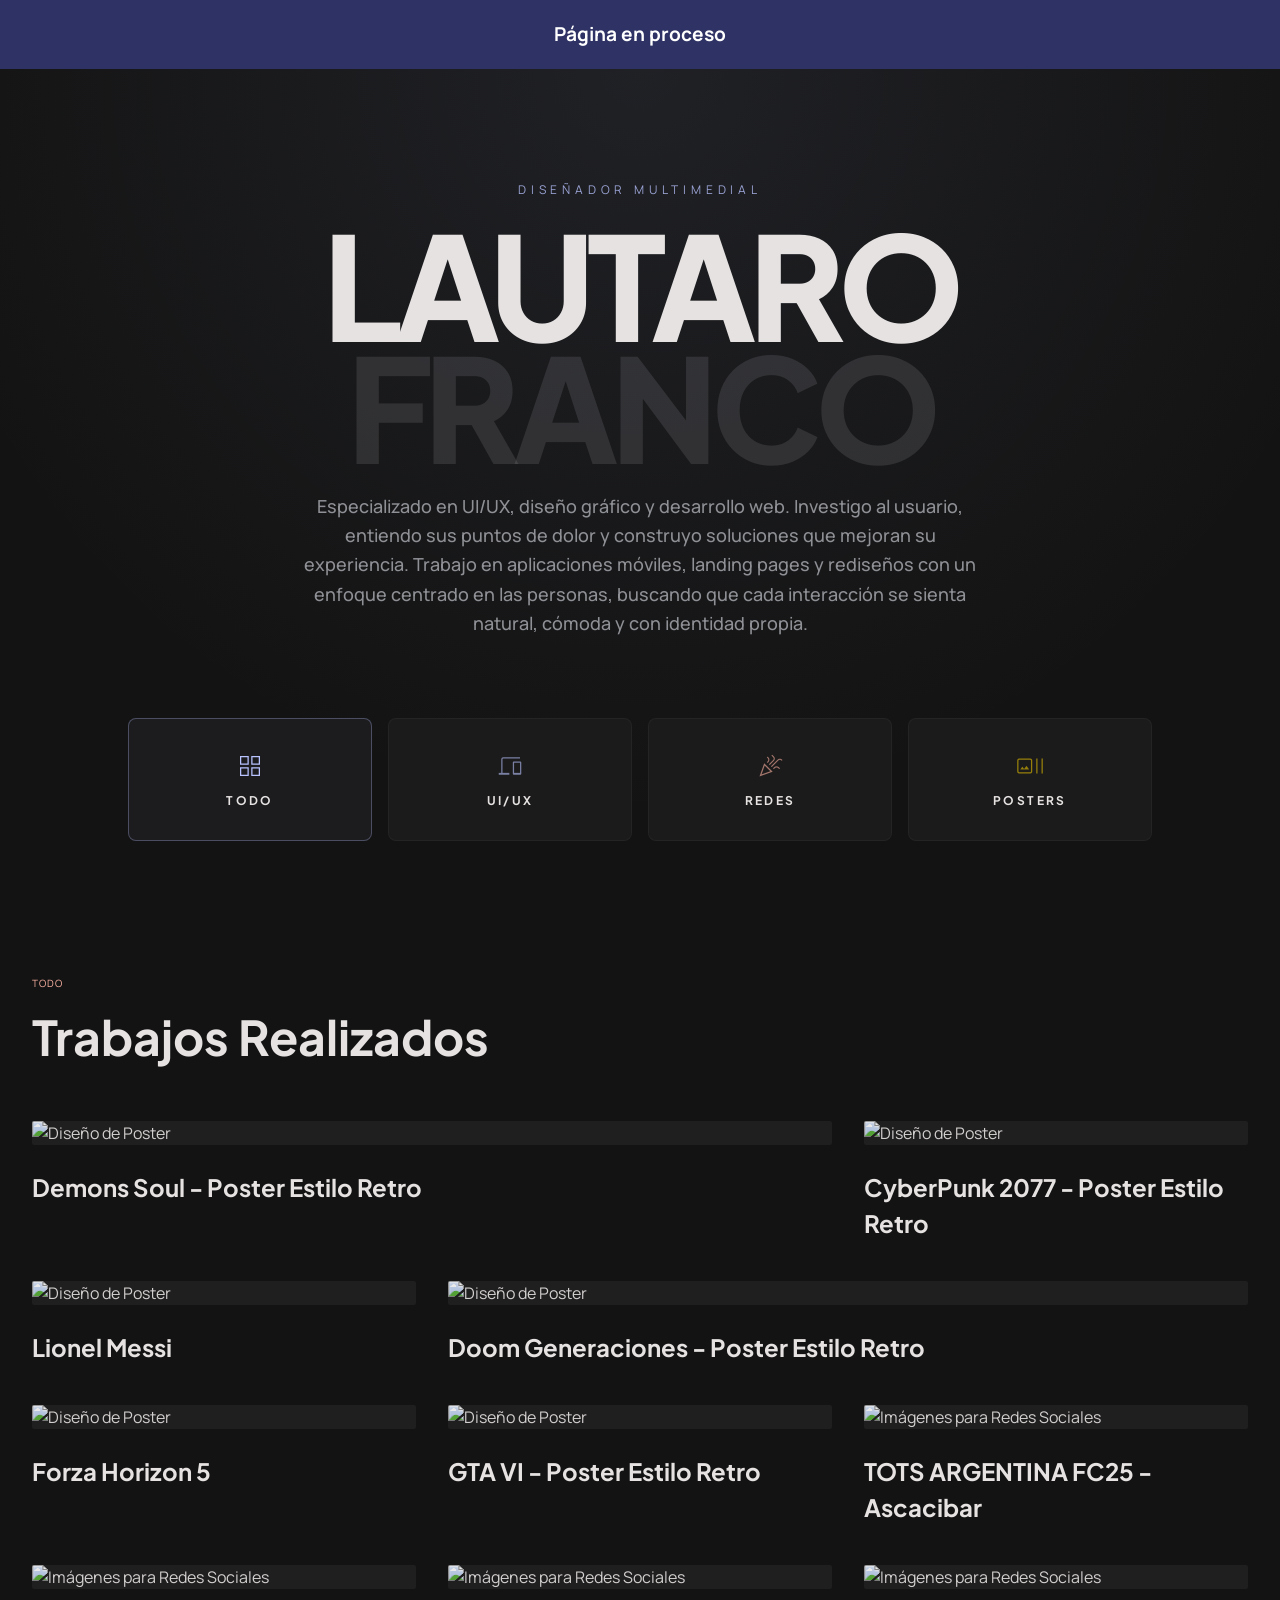
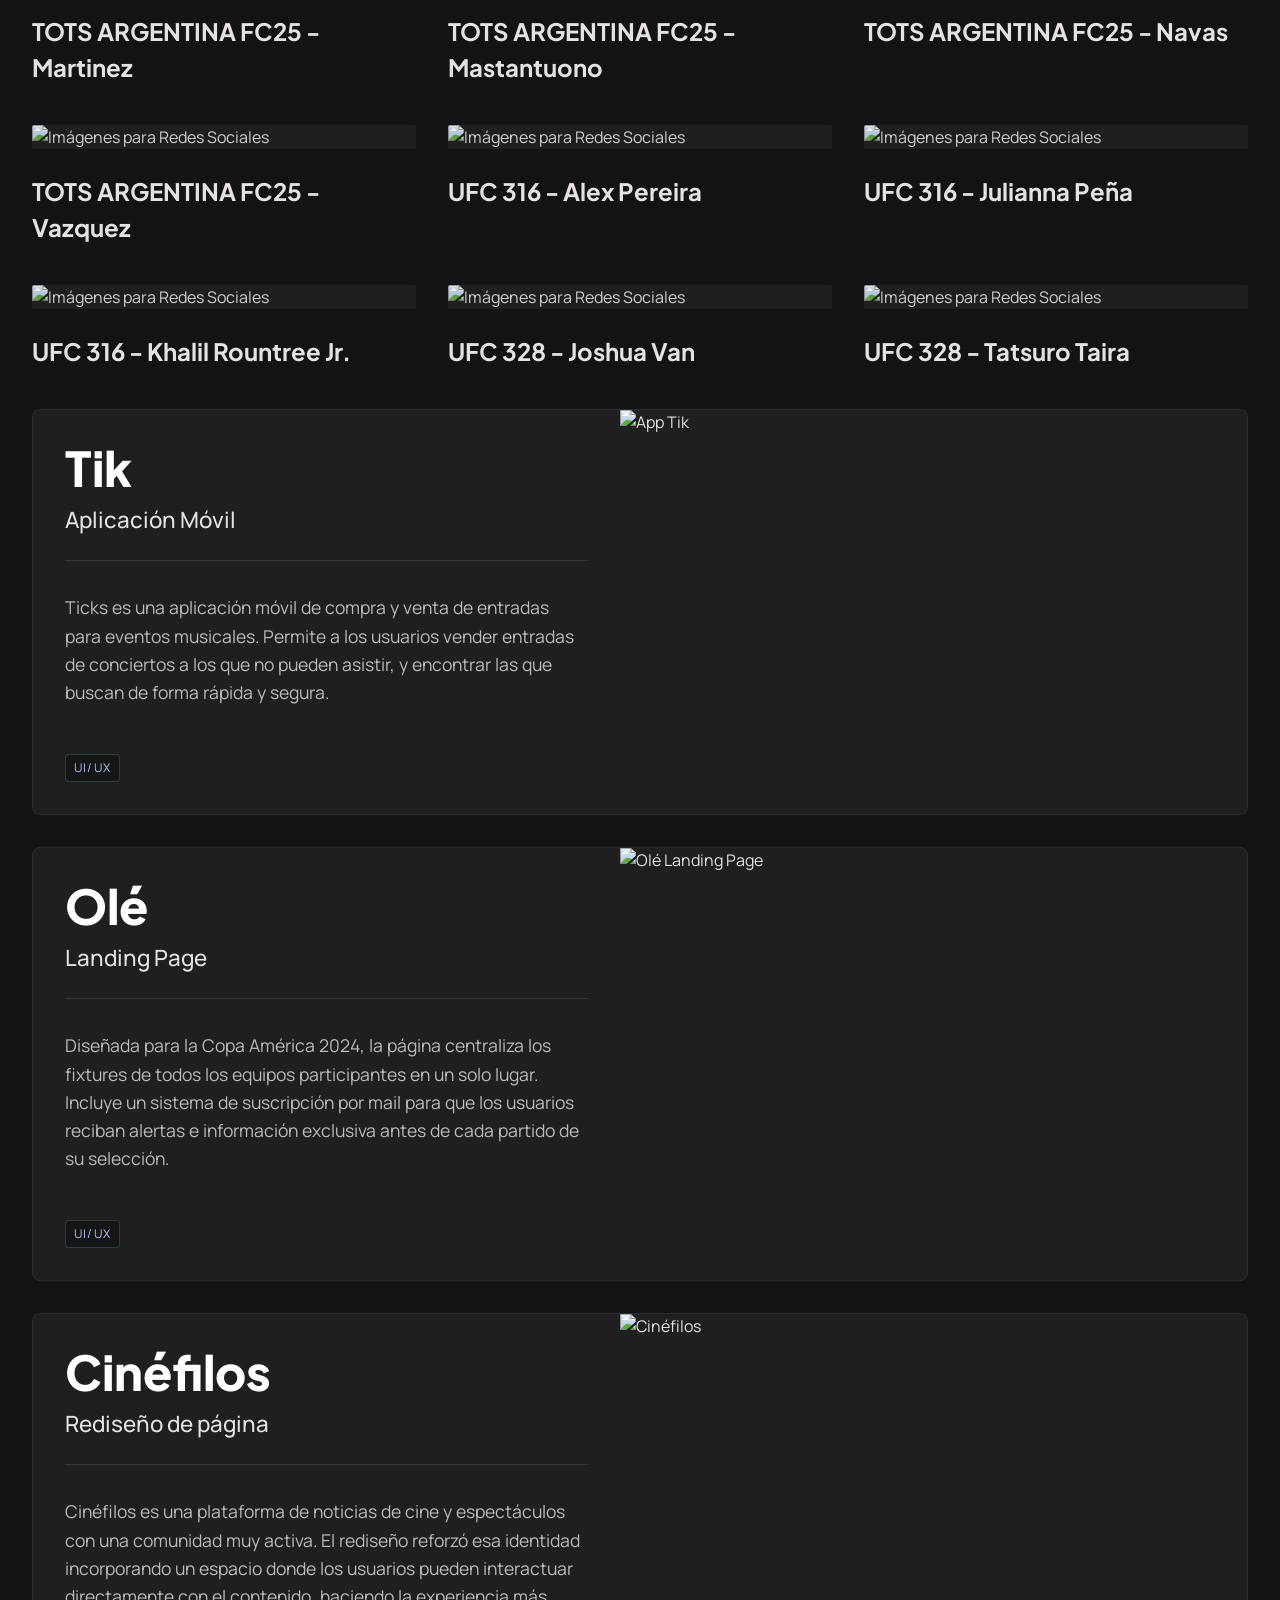
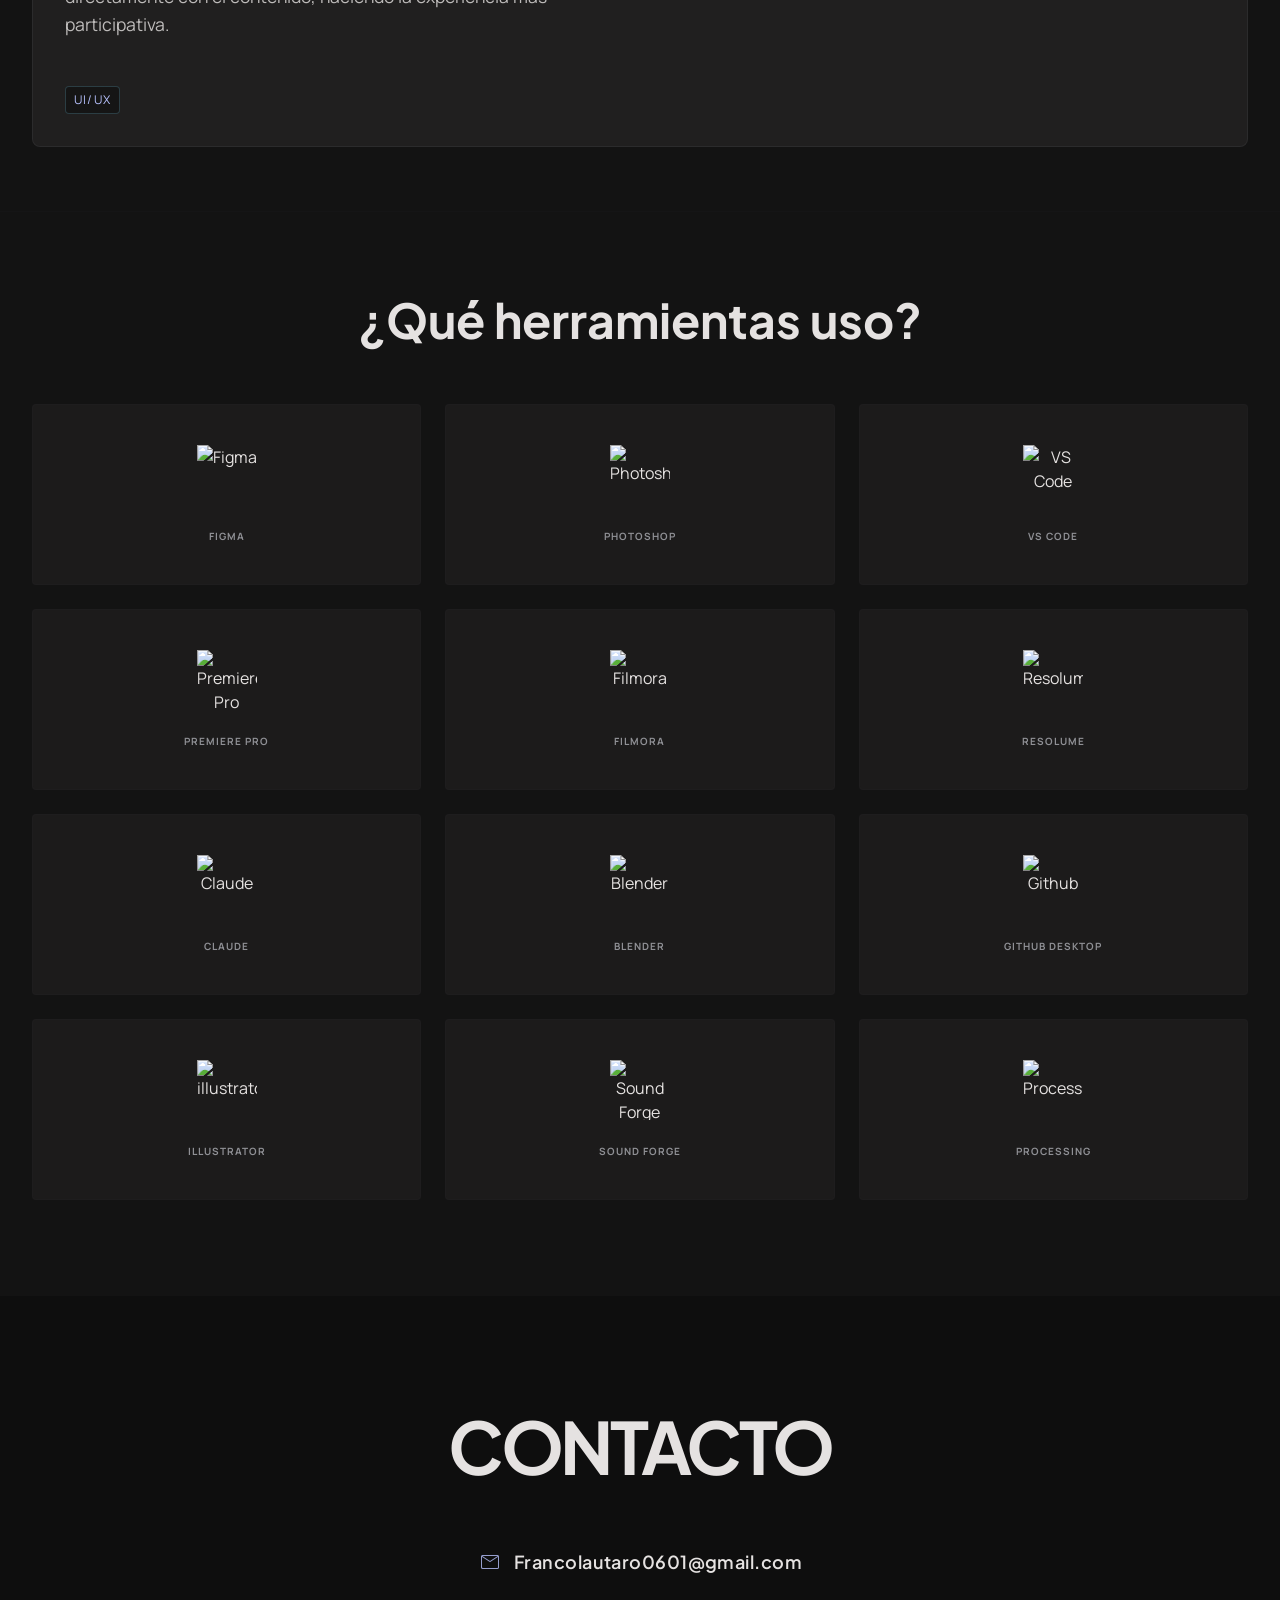
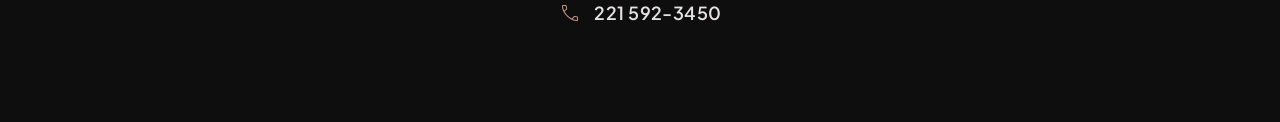
==== index.html @ 5c8c3d4a "Add files via upload" ====
<!DOCTYPE html>
<html lang="es">

<head>
    <meta charset="utf-8" />
    <meta content="width=device-width, initial-scale=1.0" name="viewport" />
    <title>Lautaro Franco | Multimedia</title>

    <link rel="icon" type="image/x-icon" href="img/ico.png">

    <link
        href="https://fonts.googleapis.com/css2?family=Plus+Jakarta+Sans:wght@400;600;700;800&family=Manrope:wght@400;500;700&display=swap"
        rel="stylesheet" />
    <link href="https://fonts.googleapis.com/css2?family=Material+Symbols+Outlined:wght,FILL@100..700,0..1&display=swap"
        rel="stylesheet" />

    <link rel="stylesheet" href="style.css">
</head>

<body>

    <div class="banner-aviso">Página en proceso</div>

    <main class="contenido-principal">
        <div class="contenedor-degradado-inicio">
            <header class="contenedor cabecera-inicio">
                <div class="contenido-inicio revelar">
                    <span class="etiqueta-superior">DISEÑADOR MULTIMEDIAL</span>
                    <h1 class="titulo-principal">LAUTARO<br /><span>FRANCO</span></h1>

                    <p class="contenedor-biografia">
                        Especializado en UI/UX, diseño gráfico y desarrollo web.
                        Investigo al usuario, entiendo sus puntos de dolor y construyo soluciones que mejoran
                        su experiencia. Trabajo en aplicaciones móviles, landing pages y rediseños con un
                        enfoque centrado en las personas, buscando que cada interacción se sienta natural,
                        cómoda y con identidad propia.
                    </p>

                    <div class="grilla-filtros">
                        <button class="boton-filtro filtro-activo" data-filtro="todos">
                            <span class="material-symbols-outlined icono-filtro">grid_view</span>
                            <span class="texto-filtro">TODO</span>
                        </button>
                        <button class="boton-filtro" data-filtro="ui-ux">
                            <span class="material-symbols-outlined icono-filtro">devices</span>
                            <span class="texto-filtro">UI/UX</span>
                        </button>
                        <button class="boton-filtro" data-filtro="redes">
                            <span class="material-symbols-outlined icono-filtro icono-secundario">celebration</span>
                            <span class="texto-filtro">REDES</span>
                        </button>
                        <button class="boton-filtro" data-filtro="posters">
                            <span class="material-symbols-outlined icono-filtro icono-terciario">art_track</span>
                            <span class="texto-filtro">POSTERS</span>
                        </button>
                    </div>
                </div>
            </header>
        </div>

        <section id="galeria-trabajos" class="contenedor seccion-galeria">
            <div class="cabecera-galeria revelar">
                <div>
                    <span id="etiqueta-curaduria" class="etiqueta-galeria">TODO</span>
                    <h2 id="titulo-casos" class="titulo-seccion">Trabajos Realizados</h2>
                </div>
            </div>

            <div id="grilla-galeria" class="grilla-proyectos revelar">

                <!-- POSTERS -->

                <div class="item-proyecto proyecto-grande" data-categoria="posters">
                    <div class="tarjeta-proyecto">
                        <img alt="Diseño de Poster" src="trabajos/posters/demonssoul.png" />
                        <div class="contenedor-etiquetas">
                            <span class="etiqueta etiqueta-terciaria">Posters</span>
                        </div>
                    </div>
                    <h3 class="titulo-proyecto">Demons Soul - Poster Estilo Retro</h3>
                </div>

                <div class="item-proyecto proyecto-pequeno" data-categoria="posters">
                    <div class="tarjeta-proyecto">
                        <img alt="Diseño de Poster" src="trabajos/posters/cyberpunk.png" />
                        <div class="contenedor-etiquetas">
                            <span class="etiqueta etiqueta-terciaria">Posters</span>
                        </div>
                    </div>
                    <h3 class="titulo-proyecto">CyberPunk 2077 - Poster Estilo Retro</h3>
                </div>

                <div class="item-proyecto proyecto-pequeno" data-categoria="posters">
                    <div class="tarjeta-proyecto">
                        <img alt="Diseño de Poster" src="trabajos/posters/messi.png" />
                        <div class="contenedor-etiquetas">
                            <span class="etiqueta etiqueta-terciaria">Posters</span>
                        </div>
                    </div>
                    <h3 class="titulo-proyecto">Lionel Messi</h3>
                </div>

                <div class="item-proyecto proyecto-grande" data-categoria="posters">
                    <div class="tarjeta-proyecto">
                        <img alt="Diseño de Poster" src="trabajos/posters/doom.png" />
                        <div class="contenedor-etiquetas">
                            <span class="etiqueta etiqueta-terciaria">Posters</span>
                        </div>
                    </div>
                    <h3 class="titulo-proyecto">Doom Generaciones - Poster Estilo Retro</h3>
                </div>

                <div class="item-proyecto proyecto-pequeno" data-categoria="posters">
                    <div class="tarjeta-proyecto">
                        <img alt="Diseño de Poster" src="trabajos/posters/forza.png" />
                        <div class="contenedor-etiquetas">
                            <span class="etiqueta etiqueta-terciaria">Posters</span>
                        </div>
                    </div>
                    <h3 class="titulo-proyecto">Forza Horizon 5</h3>
                </div>

                <div class="item-proyecto proyecto-pequeno" data-categoria="posters">
                    <div class="tarjeta-proyecto">
                        <img alt="Diseño de Poster" src="trabajos/posters/gta6.png" />
                        <div class="contenedor-etiquetas">
                            <span class="etiqueta etiqueta-terciaria">Posters</span>
                        </div>
                    </div>
                    <h3 class="titulo-proyecto">GTA VI - Poster Estilo Retro</h3>
                </div>

                <!-- REDES -->

                <div class="item-proyecto proyecto-pequeno" data-categoria="redes">
                    <div class="tarjeta-proyecto">
                        <img alt="Imágenes para Redes Sociales" src="trabajos/redes/Tots_Ascacibar.png" />
                        <div class="contenedor-etiquetas">
                            <span class="etiqueta etiqueta-secundaria">Redes</span>
                        </div>
                    </div>
                    <h3 class="titulo-proyecto">TOTS ARGENTINA FC25 - Ascacibar</h3>
                </div>

                <div class="item-proyecto proyecto-pequeno" data-categoria="redes">
                    <div class="tarjeta-proyecto">
                        <img alt="Imágenes para Redes Sociales" src="trabajos/redes/Tots_Martinez.png" />
                        <div class="contenedor-etiquetas">
                            <span class="etiqueta etiqueta-secundaria">Redes</span>
                        </div>
                    </div>
                    <h3 class="titulo-proyecto">TOTS ARGENTINA FC25 - Martinez</h3>
                </div>

                <div class="item-proyecto proyecto-pequeno" data-categoria="redes">
                    <div class="tarjeta-proyecto">
                        <img alt="Imágenes para Redes Sociales" src="trabajos/redes/Tots_Mastantuono.png" />
                        <div class="contenedor-etiquetas">
                            <span class="etiqueta etiqueta-secundaria">Redes</span>
                        </div>
                    </div>
                    <h3 class="titulo-proyecto">TOTS ARGENTINA FC25 - Mastantuono</h3>
                </div>

                <div class="item-proyecto proyecto-pequeno" data-categoria="redes">
                    <div class="tarjeta-proyecto">
                        <img alt="Imágenes para Redes Sociales" src="trabajos/redes/Tots_Navas.png" />
                        <div class="contenedor-etiquetas">
                            <span class="etiqueta etiqueta-secundaria">Redes</span>
                        </div>
                    </div>
                    <h3 class="titulo-proyecto">TOTS ARGENTINA FC25 - Navas</h3>
                </div>

                <div class="item-proyecto proyecto-pequeno" data-categoria="redes">
                    <div class="tarjeta-proyecto">
                        <img alt="Imágenes para Redes Sociales" src="trabajos/redes/Tots_Vazquez.png" />
                        <div class="contenedor-etiquetas">
                            <span class="etiqueta etiqueta-secundaria">Redes</span>
                        </div>
                    </div>
                    <h3 class="titulo-proyecto">TOTS ARGENTINA FC25 - Vazquez</h3>
                </div>

                <div class="item-proyecto proyecto-pequeno" data-categoria="redes">
                    <div class="tarjeta-proyecto">
                        <img alt="Imágenes para Redes Sociales" src="trabajos/redes/Alex Pereira.png" />
                        <div class="contenedor-etiquetas">
                            <span class="etiqueta etiqueta-secundaria">Redes</span>
                        </div>
                    </div>
                    <h3 class="titulo-proyecto">UFC 316 - Alex Pereira</h3>
                </div>

                <div class="item-proyecto proyecto-pequeno" data-categoria="redes">
                    <div class="tarjeta-proyecto">
                        <img alt="Imágenes para Redes Sociales" src="trabajos/redes/Julianna Peña.png" />
                        <div class="contenedor-etiquetas">
                            <span class="etiqueta etiqueta-secundaria">Redes</span>
                        </div>
                    </div>
                    <h3 class="titulo-proyecto">UFC 316 - Julianna Peña</h3>
                </div>

                <div class="item-proyecto proyecto-pequeno" data-categoria="redes">
                    <div class="tarjeta-proyecto">
                        <img alt="Imágenes para Redes Sociales" src="trabajos/redes/Khalil.png" />
                        <div class="contenedor-etiquetas">
                            <span class="etiqueta etiqueta-secundaria">Redes</span>
                        </div>
                    </div>
                    <h3 class="titulo-proyecto">UFC 316 - Khalil Rountree Jr.</h3>
                </div>

                <div class="item-proyecto proyecto-pequeno" data-categoria="redes">
                    <div class="tarjeta-proyecto">
                        <img alt="Imágenes para Redes Sociales" src="trabajos/redes/Joshua Van.png" />
                        <div class="contenedor-etiquetas">
                            <span class="etiqueta etiqueta-secundaria">Redes</span>
                        </div>
                    </div>
                    <h3 class="titulo-proyecto">UFC 328 - Joshua Van</h3>
                </div>

                <div class="item-proyecto proyecto-pequeno" data-categoria="redes">
                    <div class="tarjeta-proyecto">
                        <img alt="Imágenes para Redes Sociales" src="trabajos/redes/Taira.png" />
                        <div class="contenedor-etiquetas">
                            <span class="etiqueta etiqueta-secundaria">Redes</span>
                        </div>
                    </div>
                    <h3 class="titulo-proyecto">UFC 328 - Tatsuro Taira</h3>
                </div>

                <!-- UI/UX -->
                <div class="item-proyecto proyecto-fila" data-categoria="ui-ux">

                    <a href="tik.html" class="tarjeta-horizontal">

                        <!-- Mitad Izquierda: Información -->
                        <div class="info-horizontal">
                            <h3 class="titulo-horizontal">Tik</h3>
                            <h4 class="subtitulo-horizontal">Aplicación Móvil</h4>

                            <div class="linea-divisoria"></div>

                            <p class="descripcion-horizontal">Ticks es una aplicación móvil de compra y venta de
                                entradas para eventos musicales.
                                Permite a los usuarios vender entradas de conciertos a los que no pueden asistir,
                                y encontrar las que buscan de forma rápida y segura.</p>

                            <span class="etiqueta etiqueta-primaria">UI/UX</span>
                        </div>

                        <!-- Mitad Derecha: Imagen -->
                        <div class="imagen-horizontal">
                            <img alt="App Tik" src="mockups/App Entradas/mockup_app.png" />
                        </div>

                    </a> <!-- Cierre de la etiqueta <a> -->

                </div>

                <div class="item-proyecto proyecto-fila" data-categoria="ui-ux">

                    <a href="ole.html" class="tarjeta-horizontal">

                        <!-- Mitad Izquierda: Información -->
                        <div class="info-horizontal">
                            <h3 class="titulo-horizontal">Olé</h3>
                            <h4 class="subtitulo-horizontal">Landing Page</h4>

                            <div class="linea-divisoria"></div>

                            <p class="descripcion-horizontal">Diseñada para la Copa América 2024, la página centraliza
                                los fixtures de todos los
                                equipos participantes en un solo lugar. Incluye un sistema de suscripción por mail
                                para que los usuarios reciban alertas e información exclusiva antes de cada partido
                                de su selección.</p>

                            <span class="etiqueta etiqueta-primaria">UI/UX</span>
                        </div>

                        <!-- Mitad Derecha: Imagen -->
                        <div class="imagen-horizontal">
                            <img alt="Olé Landing Page" src="mockups/Ole/ole.png" />
                        </div>

                    </a> <!-- Cierre de la etiqueta <a> -->

                </div>

                <div class="item-proyecto proyecto-fila" data-categoria="ui-ux">

                    <a href="cinefilos.html" class="tarjeta-horizontal">

                        <!-- Mitad Izquierda: Información -->
                        <div class="info-horizontal">
                            <h3 class="titulo-horizontal">Cinéfilos</h3>
                            <h4 class="subtitulo-horizontal">Rediseño de página</h4>

                            <div class="linea-divisoria"></div>

                            <p class="descripcion-horizontal">Cinéfilos es una plataforma de noticias de cine y
                                espectáculos con una comunidad
                                muy activa. El rediseño reforzó esa identidad incorporando un espacio donde los
                                usuarios pueden interactuar directamente con el contenido, haciendo la experiencia
                                más participativa. </p>

                            <span class="etiqueta etiqueta-primaria">UI/UX</span>
                        </div>

                        <!-- Mitad Derecha: Imagen -->
                        <div class="imagen-horizontal">
                            <img alt="Cinéfilos" src="mockups/Cinefilos/cinefilos.png" />
                        </div>

                    </a> <!-- Cierre de la etiqueta <a> -->

                </div>

            </div>
        </section>

        <section class="contenedor seccion-herramientas revelar">
            <div class="cabecera-herramientas">
                <h2 class="titulo-seccion">¿Qué herramientas uso?</h2>
            </div>
            <div class="grilla-herramientas">
                <div class="tarjeta-herramienta">
                    <img src="img/figma.png" alt="Figma" class="imagen-herramienta">
                    <span class="nombre-herramienta">Figma</span>
                </div>
                <div class="tarjeta-herramienta">
                    <img src="img/photoshop.png" alt="Photoshop" class="imagen-herramienta">
                    <span class="nombre-herramienta">Photoshop</span>
                </div>
                <div class="tarjeta-herramienta">
                    <img src="img/vs-code.png" alt="VS Code" class="imagen-herramienta">
                    <span class="nombre-herramienta">VS Code</span>
                </div>
                <div class="tarjeta-herramienta">
                    <img src="img/premiere.png" alt="Premiere Pro" class="imagen-herramienta">
                    <span class="nombre-herramienta">Premiere Pro</span>
                </div>
                <div class="tarjeta-herramienta">
                    <img src="img/filmora.webp" alt="Filmora" class="imagen-herramienta">
                    <span class="nombre-herramienta">Filmora</span>
                </div>
                <div class="tarjeta-herramienta">
                    <img src="img/resolume.svg" alt="Resolume" class="imagen-herramienta">
                    <span class="nombre-herramienta">Resolume</span>
                </div>
                <div class="tarjeta-herramienta">
                    <img src="img/claude.png" alt="Claude" class="imagen-herramienta">
                    <span class="nombre-herramienta">Claude</span>
                </div>
                <div class="tarjeta-herramienta">
                    <img src="img/blender.webp" alt="Blender" class="imagen-herramienta">
                    <span class="nombre-herramienta">Blender</span>
                </div>
                <div class="tarjeta-herramienta">
                    <img src="img/github.png" alt="Github" class="imagen-herramienta">
                    <span class="nombre-herramienta">Github Desktop</span>
                </div>
                <div class="tarjeta-herramienta">
                    <img src="img/illustrator.svg" alt="illustrator" class="imagen-herramienta">
                    <span class="nombre-herramienta">Illustrator</span>
                </div>
                <div class="tarjeta-herramienta">
                    <img src="img/soundforge.webp" alt="Sound Forge" class="imagen-herramienta">
                    <span class="nombre-herramienta">Sound Forge</span>
                </div>
                <div class="tarjeta-herramienta">
                    <img src="img/processing.png" alt="Processing" class="imagen-herramienta">
                    <span class="nombre-herramienta">Processing</span>
                </div>
            </div>
        </section>

        <section class="seccion-contacto revelar">
            <div class="contenedor flex-contacto">
                <h2 class="titulo-contacto">CONTACTO</h2>
                <div class="enlaces-contacto">
                    <a href="#" class="item-contacto">
                        <span class="material-symbols-outlined texto-primario">mail</span>
                        <span>Francolautaro0601@gmail.com</span>
                    </a>
                    <a href="#" class="item-contacto">
                        <span class="material-symbols-outlined texto-secundario">call</span>
                        <span>221 592-3450</span>
                    </a>
                </div>
            </div>
        </section>
    </main>

    <script src="script.js"></script>
    <div id="visor-imagenes" class="visor-oculto">
        <span id="cerrar-visor" class="material-symbols-outlined">close</span>
        <img id="imagen-ampliada" src="" alt="Vista ampliada">
    </div>

    <script src="script.js"></script>
</body>

</html>
---- style.css ----
/* =========================================
   VARIABLES Y REINICIO
   ========================================= */
:root {
    /* Paleta de colores */
    --fondo: #131313;
    --texto-principal: #e5e2e1;
    --primario: #b8c3ff;
    --secundario: #ffb4a4;
    --terciario: #e9c400;
    --fondo-superficie-oscura: #0e0e0e;
    --fondo-superficie-clara: #1c1b1b;
    --fondo-superficie: #201f1f;
    --borde-variante: #45474b;
    --borde: #8f9095;

    /* Tipografía */
    --fuente-titulos: 'Plus Jakarta Sans', sans-serif;
    --fuente-cuerpo: 'Manrope', sans-serif;

    /* Efectos */
    --transicion: all 0.4s cubic-bezier(0.4, 0, 0.2, 1);
}

* {
    margin: 0;
    padding: 0;
    box-sizing: border-box;
}

body {
    background-color: var(--fondo);
    color: var(--texto-principal);
    font-family: var(--fuente-cuerpo);
    line-height: 1.5;
    -webkit-font-smoothing: antialiased;
}

.banner-aviso {
    background-color: #2e3264;
    color: #fff;
    text-align: center;
    padding: 20px;
    font-weight: bold;
    font-size: 1.2rem;
    width: 100%;
    box-sizing: border-box;
}

a {
    text-decoration: none;
    color: inherit;
}

button {
    background: none;
    border: none;
    cursor: pointer;
    font-family: inherit;
}

/* Tipografía global e Iconos */
.material-symbols-outlined {
    font-variation-settings: 'FILL' 0, 'wght' 200, 'GRAD' 0, 'opsz' 24;
    font-size: 24px;
}

.texto-primario {
    color: var(--primario);
}

.texto-secundario {
    color: var(--secundario);
}

.texto-terciario {
    color: var(--terciario);
}

/* Diseño base */
.contenedor {
    max-width: 100rem;
    margin: 0 auto;
    padding: 0 2rem;
}

@media (min-width: 2000px) {
    .contenedor {
        max-width: 120rem;
        margin: 0 auto;
        padding: 0 2rem;
    }
}

.contenido-principal {
    padding-bottom: 0rem;
    width: 100%;
}

/* =========================================
   SECCIÓN DE INICIO
   ========================================= */
.contenedor-degradado-inicio {
    background: radial-gradient(circle at 50% 0%, rgba(184, 195, 255, 0.08) 0%, rgba(19, 19, 19, 0) 75%);
    width: 100%;
    margin-bottom: 8rem;
    padding-top: 7rem;
}

.contenido-inicio {
    display: flex;
    flex-direction: column;
    align-items: center;
    text-align: center;
}

.etiqueta-superior {
    font-family: var(--fuente-cuerpo);
    color: var(--primario);
    letter-spacing: 0.4em;
    text-transform: uppercase;
    font-size: 0.75rem;
    margin-bottom: 1.5rem;
    opacity: 0.8;
}

.titulo-principal {
    font-family: var(--fuente-titulos);
    font-size: 12vw;
    font-weight: 800;
    line-height: 0.85;
    letter-spacing: -0.05em;
    margin-bottom: 1.5rem;
}

@media (min-width: 768px) {
    .titulo-principal {
        font-size: 9rem;
    }
}

.titulo-principal span {
    color: rgba(143, 144, 149, 0.2);
}

.contenedor-biografia {
    max-width: 42rem;
    color: var(--borde);
    font-size: 1.125rem;
    font-weight: 500;
    line-height: 1.625;
    margin-bottom: 5rem;
}

/* Filtros / Pestañas */
.grilla-filtros {
    display: grid;
    grid-template-columns: repeat(2, 1fr);
    gap: 1rem;
    width: 100%;
    max-width: 64rem;
}

@media (min-width: 768px) {
    .grilla-filtros {
        grid-template-columns: repeat(4, 1fr);
    }
}

.boton-filtro {
    display: flex;
    flex-direction: column;
    align-items: center;
    justify-content: center;
    padding: 2rem;
    border: 1px solid rgba(69, 71, 75, 0.2);
    border-radius: 0.5rem;
    background-color: var(--fondo-superficie-clara);
    color: var(--texto-principal);
    transition: var(--transicion);
    position: relative;
}

.boton-filtro:hover {
    border-color: rgba(184, 195, 255, 0.4);
    background-color: var(--fondo-superficie);
}

.icono-filtro {
    font-size: 1.875rem !important;
    color: var(--primario);
    margin-bottom: 0.75rem;
    opacity: 0.6;
    transition: var(--transicion);
}

.icono-secundario {
    color: var(--secundario);
}

.icono-terciario {
    color: var(--terciario);
}

.boton-filtro:hover .icono-filtro,
.boton-filtro.filtro-activo .icono-filtro {
    opacity: 1;
}

.texto-filtro {
    font-family: var(--fuente-titulos);
    font-size: 0.75rem;
    font-weight: 700;
    letter-spacing: 0.2em;
    text-transform: uppercase;
}

.boton-filtro.filtro-activo {
    border-color: rgba(184, 195, 255, 0.3);
    background: rgba(184, 195, 255, 0.05);
}

/* =========================================
   GALERÍA DE PROYECTOS
   ========================================= */
.seccion-galeria {
    margin-bottom: 4rem;
}

.cabecera-galeria {
    margin-bottom: 3rem;
}

.etiqueta-galeria {
    font-family: var(--fuente-cuerpo);
    color: var(--secundario);
    letter-spacing: 0.1em;
    text-transform: uppercase;
    font-size: 10px;
}

.titulo-seccion {
    font-family: var(--fuente-titulos);
    font-size: 3rem;
    font-weight: 700;
    margin-top: 0.5rem;
}

.grilla-proyectos {
    display: grid;
    grid-template-columns: 1fr;
    gap: 2rem;
}

@media (min-width: 768px) {
    .grilla-proyectos {
        grid-template-columns: repeat(12, 1fr);
    }

    .proyecto-grande {
        grid-column: span 8;
    }

    .proyecto-mediano {
        grid-column: span 6;
    }

    .proyecto-pequeno {
        grid-column: span 4;
    }
}

/* =========================================
   TARJETAS HORIZONTALES (ESTILO UI/UX)
   ========================================= */

.proyecto-fila {
    grid-column: 1 / -1;
}

.tarjeta-horizontal {
    display: flex;
    flex-direction: column;
    background-color: var(--fondo-superficie);
    border: 1px solid rgba(69, 71, 75, 0.3);
    border-radius: 0.5rem;
    overflow: hidden;
    position: relative;
    transition: transform 0.4s ease;
}

@media (min-width: 768px) {
    .tarjeta-horizontal {
        flex-direction: row;
    }
}

.info-horizontal {
    flex: 1;
    padding: 2rem 2rem;
    display: flex;
    flex-direction: column;
    justify-content: center;
}

.titulo-horizontal {
    font-family: var(--fuente-titulos);
    font-size: 3rem;
    font-weight: 800;
    color: white;
    line-height: 1.1;
    margin-bottom: 0.5rem;
}

.subtitulo-horizontal {
    font-family: var(--fuente-cuerpo);
    font-size: 1.4rem;
    font-weight: 500;
    color: var(--texto-principal);
    margin-bottom: 1.5rem;
}

.linea-divisoria {
    width: 100%;
    height: 1px;
    background-color: rgba(255, 255, 255, 0.1);
    margin-bottom: 2rem;
}

.descripcion-horizontal {
    color: var(--texto-principal);
    font-size: 1.1rem;
    line-height: 1.6;
    margin-bottom: 3rem;
    opacity: 0.8;
}

/* Estilos de la parte derecha (Imagen) */
.imagen-horizontal {
    flex: 1.2;
    overflow: hidden;
}

.imagen-horizontal img {
    width: 100%;
    height: 100%;
    object-fit: cover;
    transition: transform 0.7s ease;
}

/* ACA TERMINA LA TARJETA UI/UX */

.item-proyecto {
    cursor: pointer;
}

.item-proyecto.oculto {
    display: none;
}

.animar-fade {
    animation: aparecerSutil 0.5s ease forwards;
}

@keyframes aparecerSutil {
    0% {
        opacity: 0;
        transform: translateY(10px) scale(0.98);
    }

    100% {
        opacity: 1;
        transform: translateY(0) scale(1);
    }
}

.tarjeta-proyecto {
    background-color: var(--fondo-superficie);
    border-radius: 0.125rem;
    margin-bottom: 1.5rem;
    overflow: hidden;
    position: relative;
}

.proporcion-16-9 {
    aspect-ratio: 16 / 9;
}

.proporcion-3-4 {
    aspect-ratio: 3 / 4;
}

.proporcion-4-3 {
    aspect-ratio: 4 / 3;
}

.proporcion-21-9 {
    aspect-ratio: 21 / 9;
}

.tarjeta-proyecto img {
    width: 100%;
    height: 100%;
    object-fit: cover;
    opacity: 0.9;
    transition: transform 0.7s ease, opacity 0.4s ease;
}

.item-proyecto:hover img {
    transform: scale(1.05);
    opacity: 1;
}

.contenedor-etiquetas {
    position: absolute;
    bottom: 1.5rem;
    left: 1rem;
    display: flex;
    gap: 0.5rem;
}

.etiqueta {
    background: rgba(19, 19, 19, 0.8);
    backdrop-filter: blur(12px);
    padding: 0.25rem 0.5rem;
    font-size: 10px;
    font-family: var(--fuente-cuerpo);
    text-transform: uppercase;
    letter-spacing: 0.1em;
    border-radius: 0.25rem;
    border: 1px solid transparent;
}

.etiqueta-primaria {
    color: var(--primario);
    border-color: rgba(131, 226, 255, 0.2);
    align-self: flex-start;
    font-size: 12px;
}

.etiqueta-secundaria {
    color: var(--secundario);
    border-color: rgba(255, 180, 164, 0.2);
}

.etiqueta-terciaria {
    color: var(--terciario);
    border-color: rgba(233, 196, 0, 0.2);
}

.titulo-proyecto {
    font-family: var(--fuente-titulos);
    font-size: 1.5rem;
    font-weight: 700;
    margin-bottom: 0.5rem;
}

.descripcion-proyecto {
    color: var(--borde);
    font-size: 0.875rem;
    font-weight: 500;
}

/* =========================================
   CONTACTO
   ========================================= */
.seccion-contacto {
    margin-top: 6rem;
    background-color: var(--fondo-superficie-oscura);
    padding: 6rem 0;
    width: 100%;
}

.flex-contacto {
    display: flex;
    flex-direction: column;
    align-items: center;
    text-align: center;
}

.titulo-contacto {
    font-family: var(--fuente-titulos);
    font-size: 3rem;
    font-weight: 700;
    letter-spacing: -0.05em;
    margin-bottom: 3rem;
}

@media (min-width: 768px) {
    .titulo-contacto {
        font-size: 4.5rem;
    }
}

.enlaces-contacto {
    display: flex;
    flex-direction: column;
    gap: 1.5rem;
    align-items: center;
}

.item-contacto {
    display: flex;
    align-items: center;
    gap: 0.75rem;
    font-family: var(--fuente-titulos);
    font-weight: 600;
    font-size: 1.125rem;
    letter-spacing: 0.025em;
}

.item-contacto span:first-child {
    opacity: 0.8;
    transition: var(--transicion);
}

.item-contacto:hover span:first-child {
    opacity: 1;
}

/* =========================================
   HERRAMIENTAS
   ========================================= */
.seccion-herramientas {
    margin-bottom: 6rem;
    padding-top: 4rem;
    border-top: 1px solid rgba(69, 71, 75, 0.05);
}

.cabecera-herramientas {
    text-align: center;
    margin-bottom: 3rem;
}

.grilla-herramientas {
    display: grid;
    grid-template-columns: repeat(2, 1fr);
    gap: 1.5rem;
}

@media (min-width: 768px) {
    .grilla-herramientas {
        grid-template-columns: repeat(3, 1fr);
    }
}

.tarjeta-herramienta {
    background-color: var(--fondo-superficie-clara);
    border: 1px solid rgba(69, 71, 75, 0.05);
    border-radius: 0.25rem;
    padding: 2.5rem;
    display: flex;
    flex-direction: column;
    align-items: center;
    text-align: center;
    transition: var(--transicion);
}

.imagen-herramienta {
    width: 60px;
    height: 60px;
    object-fit: contain;
    margin-bottom: 1.5rem;
    opacity: 1;
    transition: var(--transicion);
}

.tarjeta-herramienta:hover .imagen-herramienta {
    transform: scale(1.2);
}

.nombre-herramienta {
    font-family: var(--fuente-cuerpo);
    font-size: 10px;
    text-transform: uppercase;
    letter-spacing: 0.1em;
    font-weight: 700;
    color: var(--borde);
    /* Color suave para el texto */
    transition: var(--transicion);
}

@media (max-width: 570px) {

    .titulo-seccion {
        font-size: 2.2rem;
    }
}

.tarjeta-herramienta:hover .nombre-herramienta {
    color: var(--primario);
}

/* =========================================
   PIE DE PÁGINA Y NAVEGACIÓN MÓVIL
   ========================================= */
.pie-de-pagina {
    background-color: #0e0e0e;
    padding: 3rem 0;
    width: 100%;
}

.contenido-pie {
    border-top: 1px solid rgba(69, 71, 75, 0.2);
    padding-top: 3rem;
    text-align: center;
}

@media (min-width: 768px) {
    .contenido-pie {
        text-align: left;
    }
}

/* =========================================
   ANIMACIONES DE SCROLL
   ========================================= */
.revelar {
    opacity: 0;
    transform: translateY(40px);
    transition: opacity 0.8s ease-out, transform 0.8s ease-out;
    will-change: opacity, transform;
}

.revelar.visible {
    opacity: 1;
    transform: translateY(0);
}

/* =========================================
   VISOR DE IMÁGENES (LIGHTBOX)
   ========================================= */
#visor-imagenes {
    position: fixed;
    top: 0;
    left: 0;
    width: 100vw;
    height: 100vh;
    background-color: rgba(14, 14, 14, 0.95);
    backdrop-filter: blur(10px);
    z-index: 1000;
    display: flex;
    justify-content: center;
    align-items: center;
    opacity: 0;
    visibility: hidden;
    transition: opacity 0.4s ease, visibility 0.4s ease;
}

#visor-imagenes.activo {
    opacity: 1;
    visibility: visible;
}

#imagen-ampliada {
    max-width: 90%;
    max-height: 90vh;
    object-fit: contain;
    border-radius: 0.25rem;
    box-shadow: 0 10px 40px rgba(0, 0, 0, 0.8);
    transform: scale(0.95);
    transition: transform 0.4s ease;
}

#visor-imagenes.activo #imagen-ampliada {
    transform: scale(1);
}

#cerrar-visor {
    position: absolute;
    top: 2rem;
    right: 2rem;
    color: var(--texto-principal);
    font-size: 3rem !important;
    cursor: pointer;
    transition: 0.4s;
    z-index: 1010;
}

#cerrar-visor:hover {
    color: var(--primario);
    transform: scale(1.1);
}

.boton-volver {
    position: fixed;
    top: 24px;
    left: 24px;
    display: flex;
    align-items: center;
    justify-content: center;
    text-decoration: none;
    color: inherit;
    opacity: 0.6;
    transition: opacity 0.2s;
}

.boton-volver:hover {
    opacity: 1;
}

.pagina-proceso {
    display: flex;
    flex-direction: column;
    align-items: center;
    justify-content: center;
    text-align: center;
    min-height: 100vh;
    gap: 16px;
    padding: 24px;
}

.texto-proceso {
    opacity: 0.6;
}
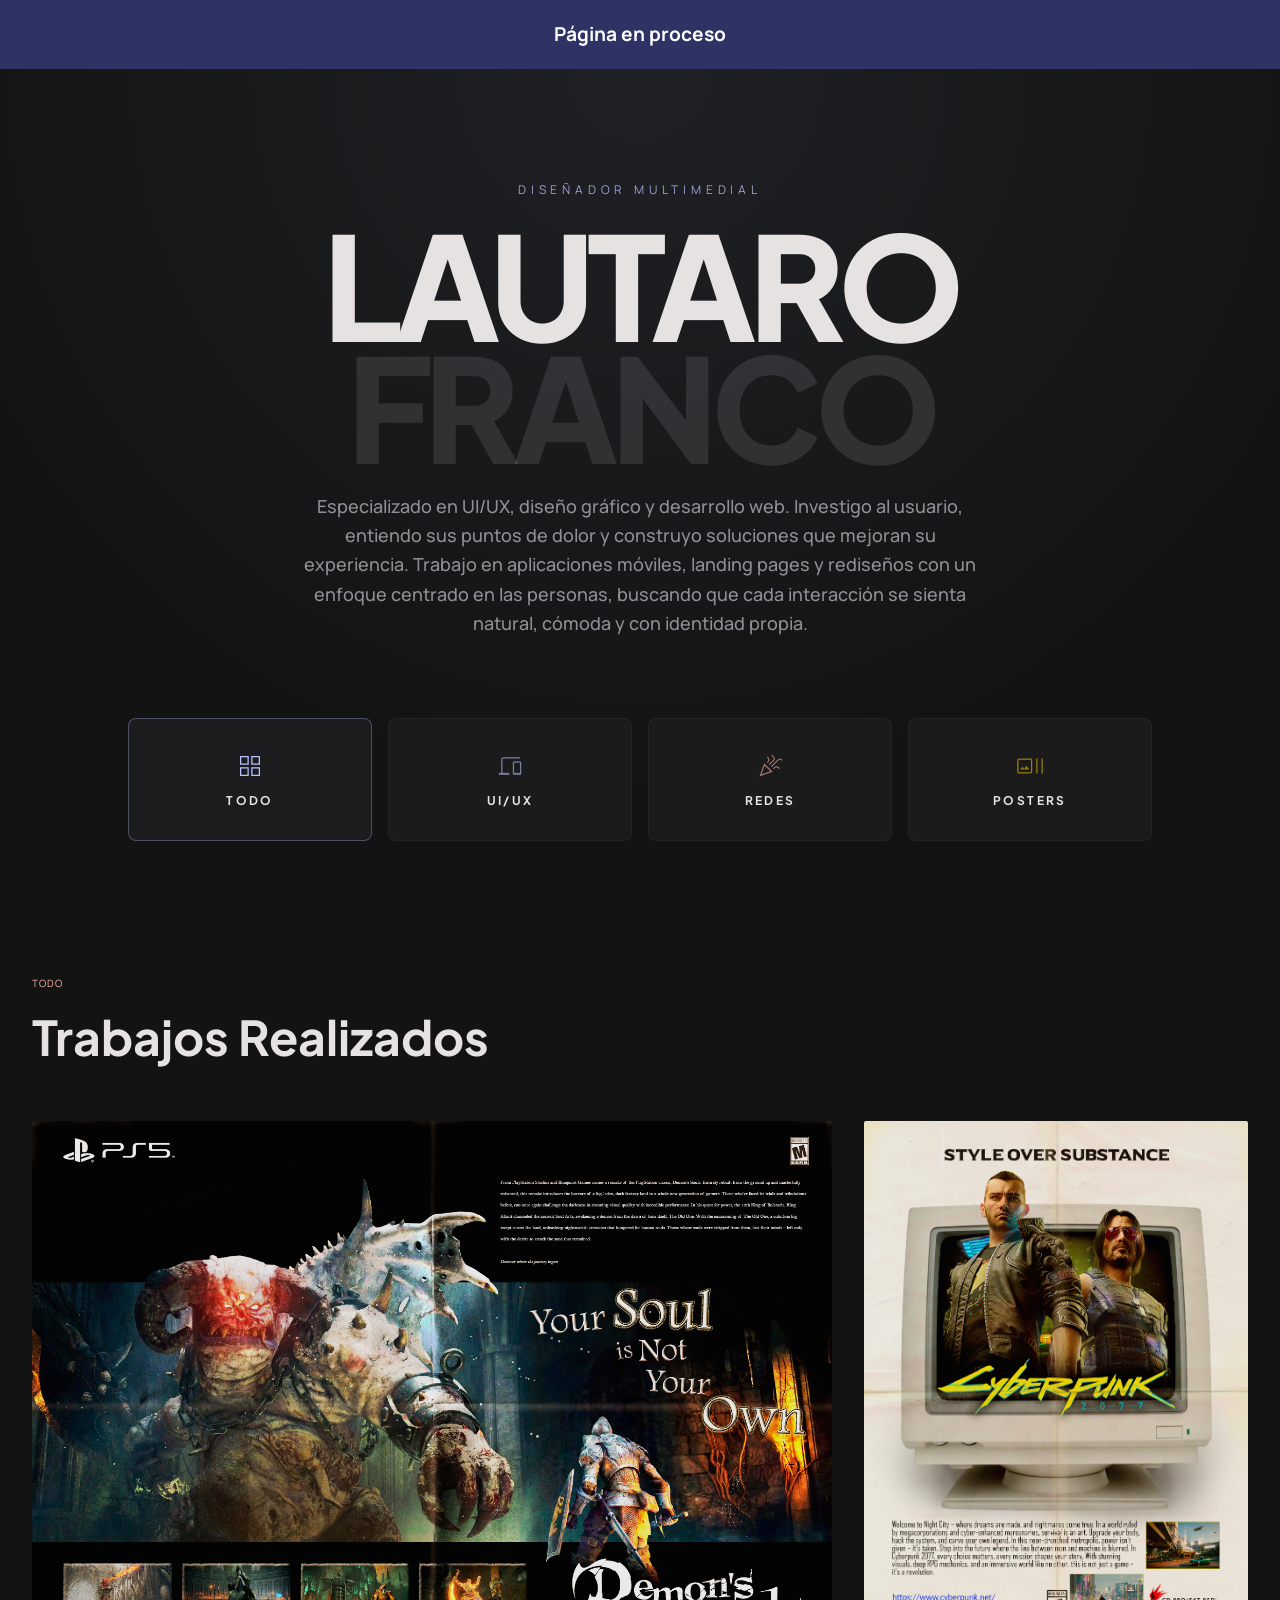
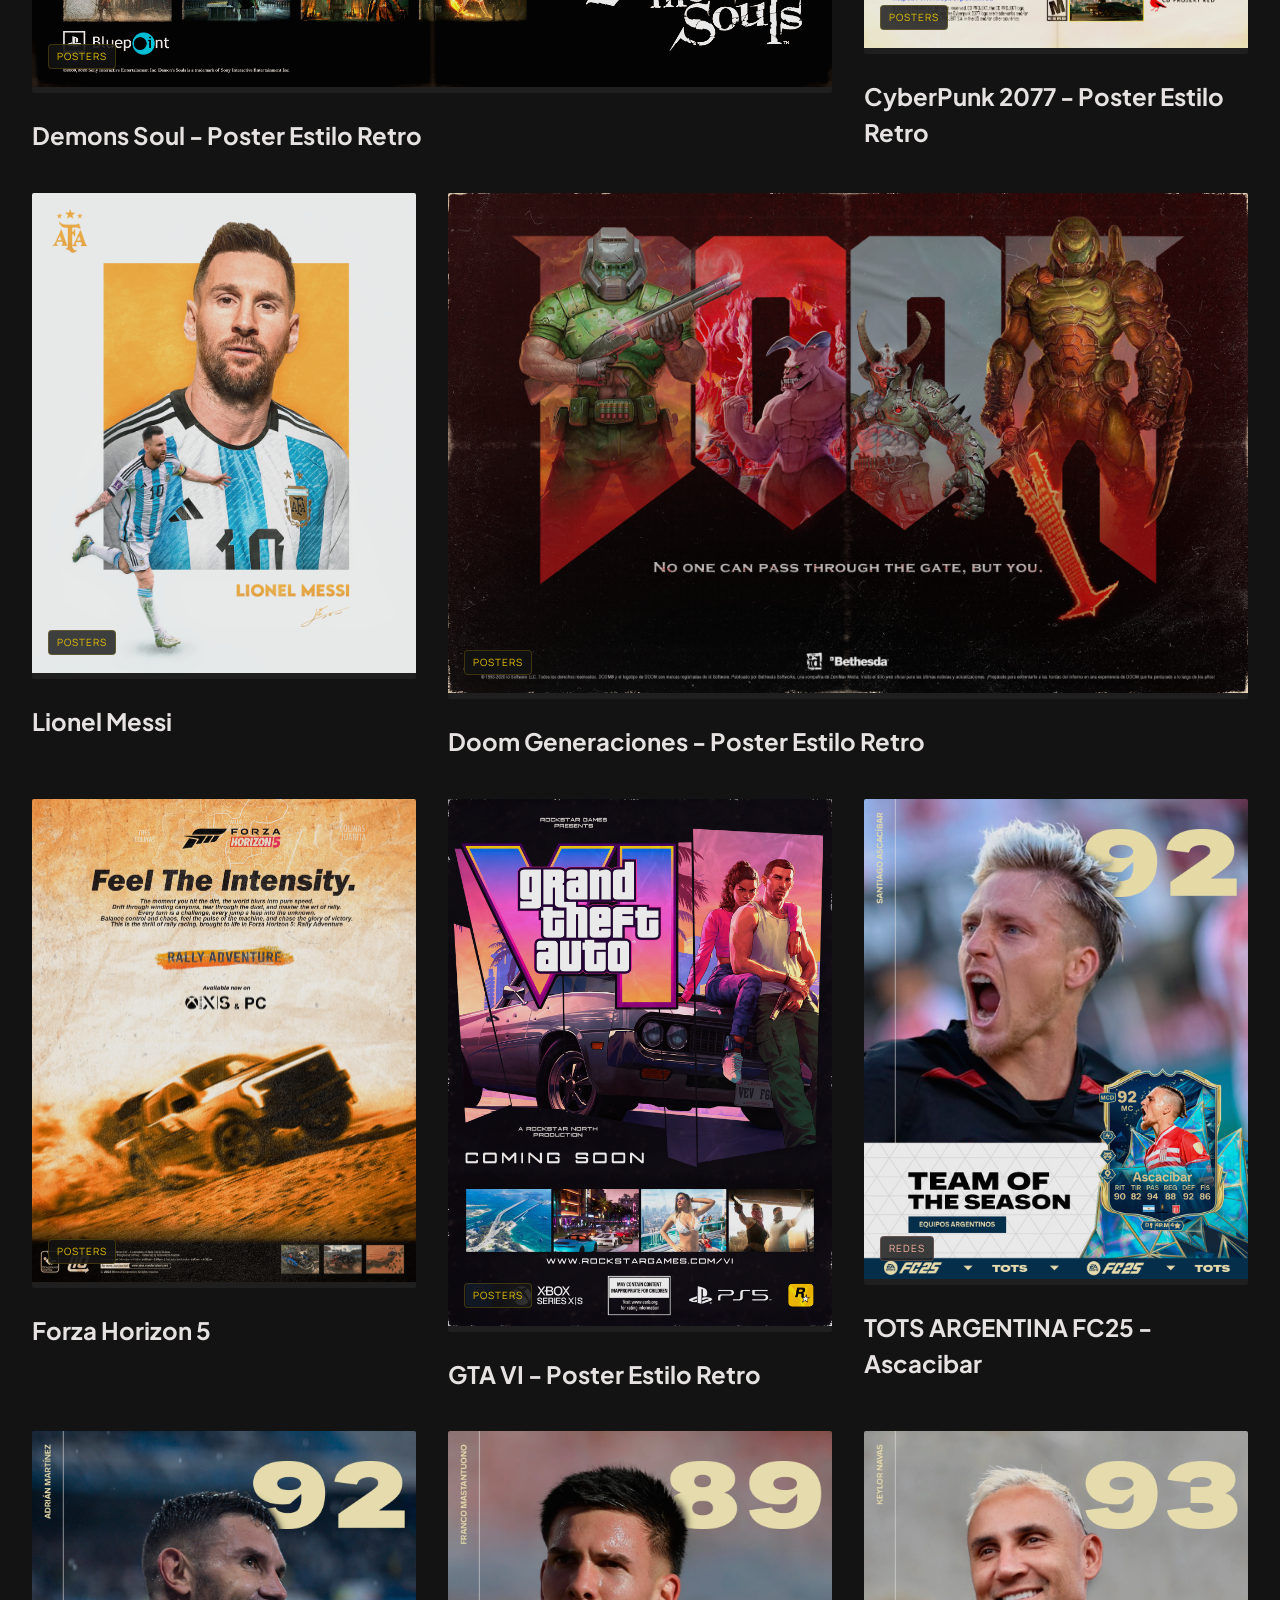
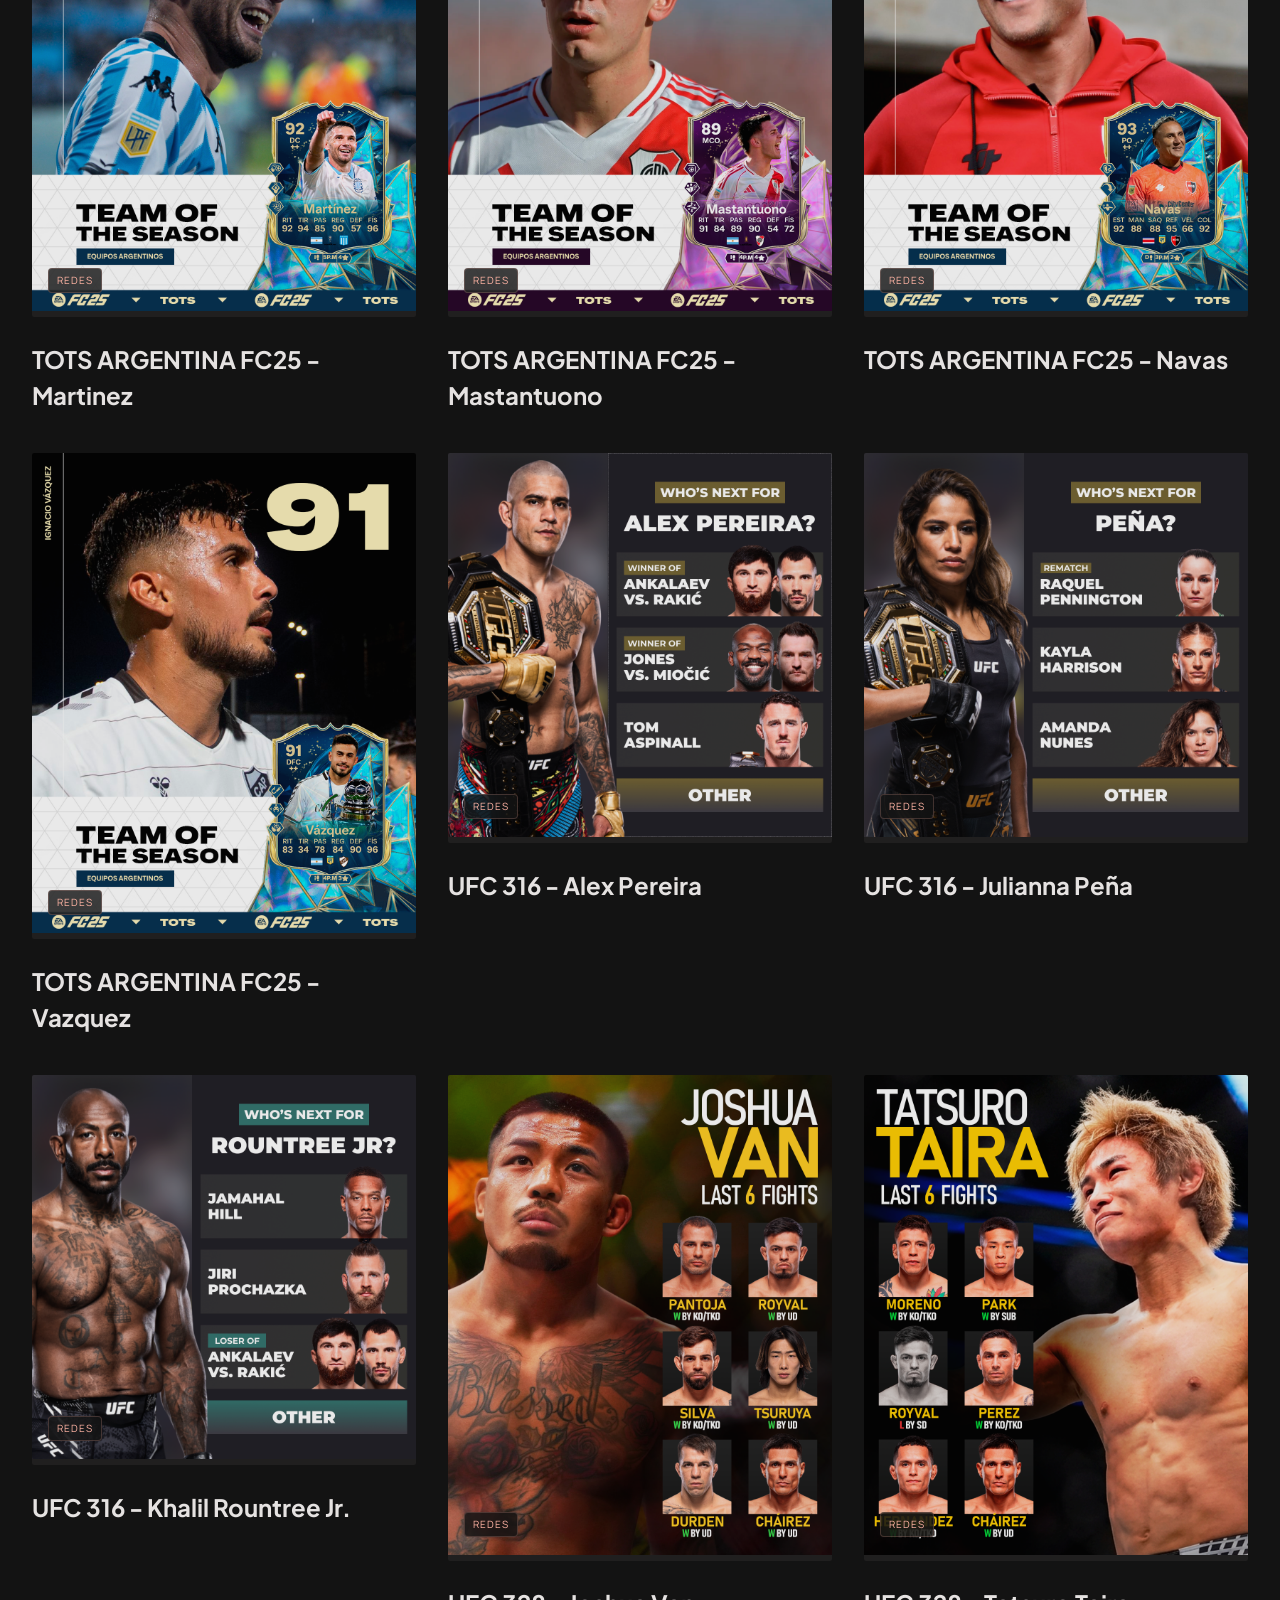
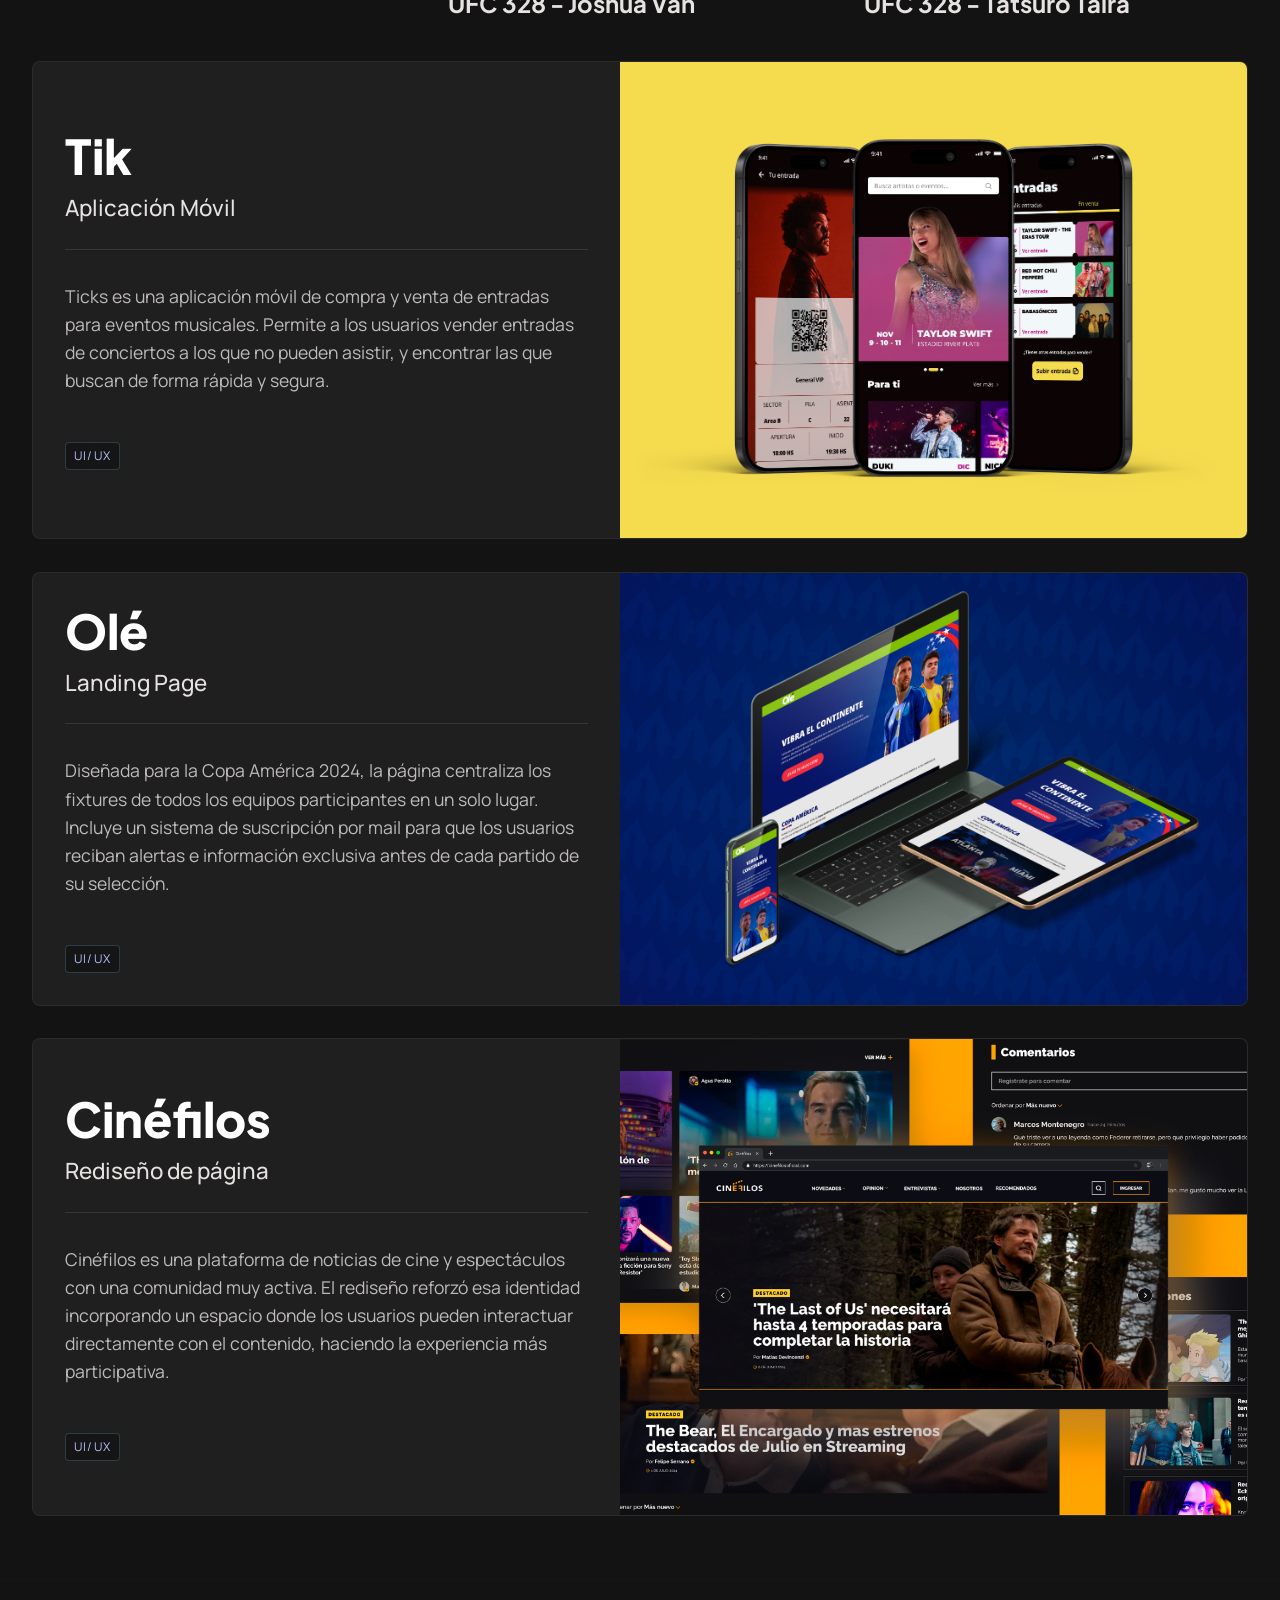
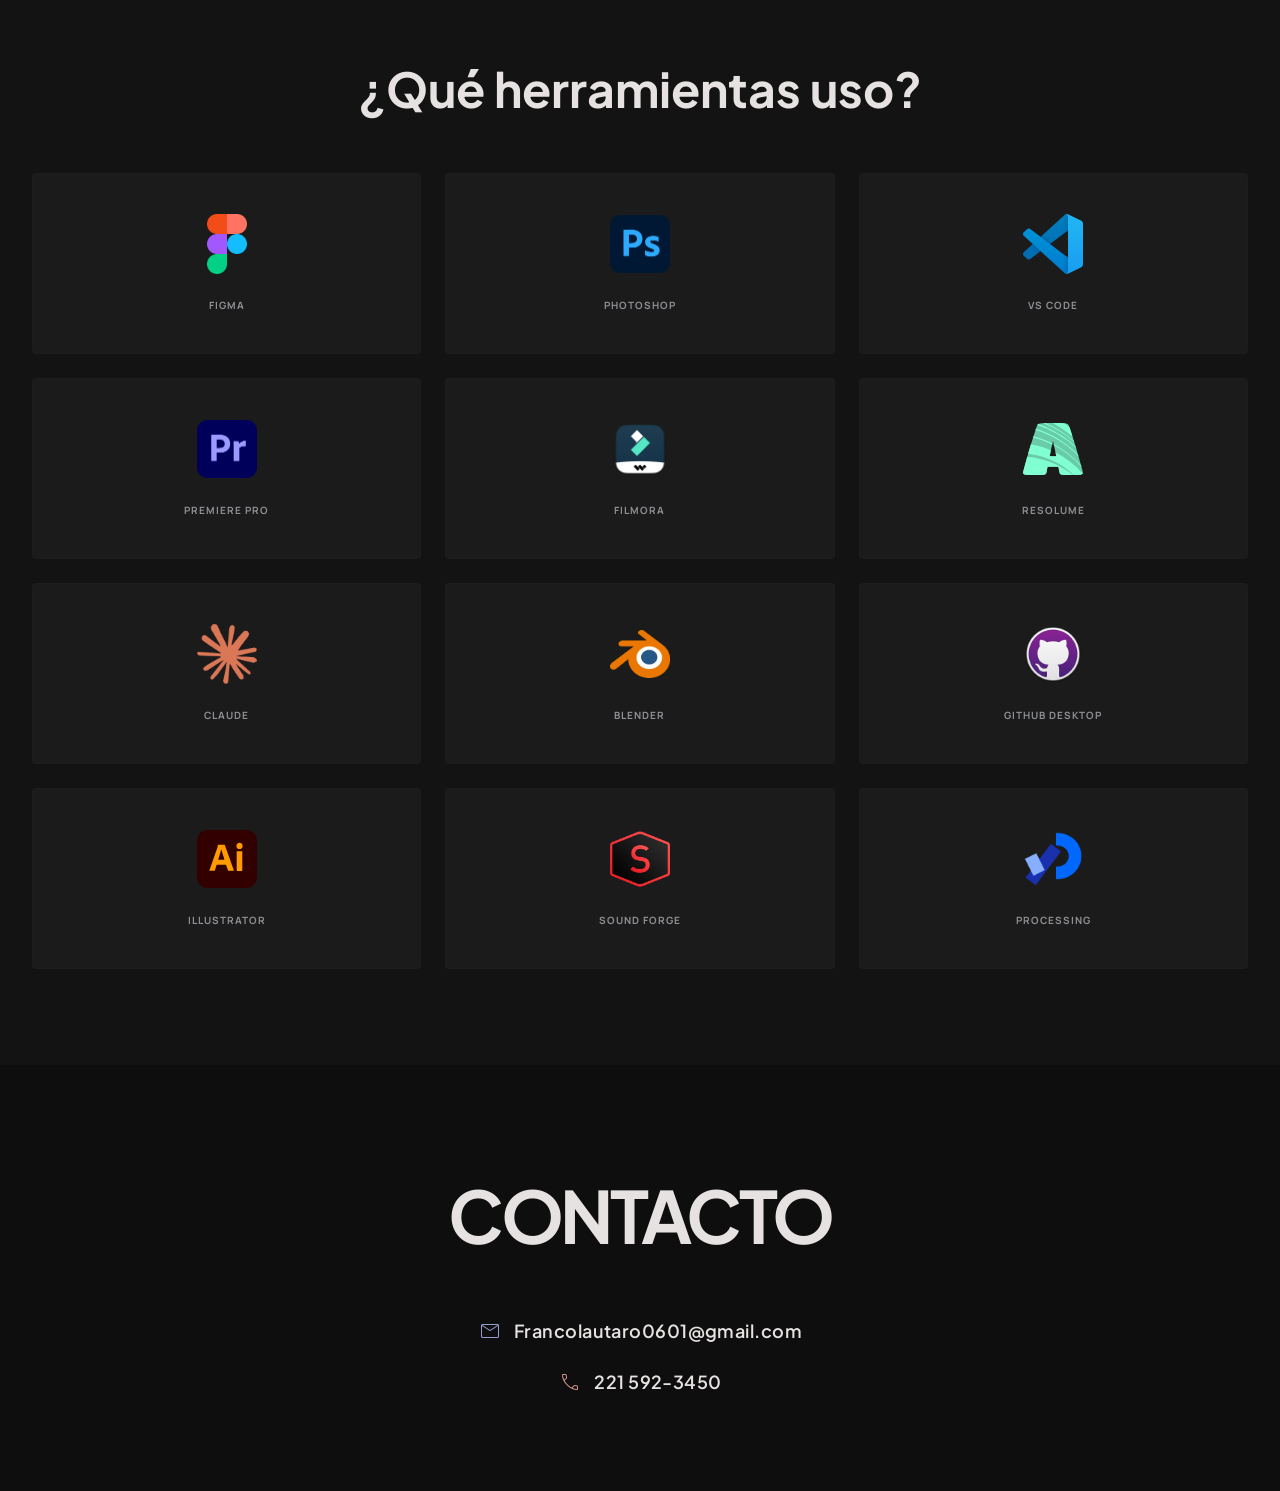
==== commit 7d197b5e: "Poner loading lazy" ====
--- a/index.html
+++ b/index.html
@@ -72,7 +72,7 @@
 
                 <div class="item-proyecto proyecto-grande" data-categoria="posters">
                     <div class="tarjeta-proyecto">
-                        <img alt="Diseño de Poster" src="trabajos/posters/demonssoul.png" />
+                        <img alt="Diseño de Poster" src="trabajos/posters/demonssoul.png" loading="lazy"/>
                         <div class="contenedor-etiquetas">
                             <span class="etiqueta etiqueta-terciaria">Posters</span>
                         </div>
@@ -82,7 +82,7 @@
 
                 <div class="item-proyecto proyecto-pequeno" data-categoria="posters">
                     <div class="tarjeta-proyecto">
-                        <img alt="Diseño de Poster" src="trabajos/posters/cyberpunk.png" />
+                        <img alt="Diseño de Poster" src="trabajos/posters/cyberpunk.png" loading="lazy"/>
                         <div class="contenedor-etiquetas">
                             <span class="etiqueta etiqueta-terciaria">Posters</span>
                         </div>
@@ -92,7 +92,7 @@
 
                 <div class="item-proyecto proyecto-pequeno" data-categoria="posters">
                     <div class="tarjeta-proyecto">
-                        <img alt="Diseño de Poster" src="trabajos/posters/messi.png" />
+                        <img alt="Diseño de Poster" src="trabajos/posters/messi.png" loading="lazy"/>
                         <div class="contenedor-etiquetas">
                             <span class="etiqueta etiqueta-terciaria">Posters</span>
                         </div>
@@ -102,7 +102,7 @@
 
                 <div class="item-proyecto proyecto-grande" data-categoria="posters">
                     <div class="tarjeta-proyecto">
-                        <img alt="Diseño de Poster" src="trabajos/posters/doom.png" />
+                        <img alt="Diseño de Poster" src="trabajos/posters/doom.png" loading="lazy"/>
                         <div class="contenedor-etiquetas">
                             <span class="etiqueta etiqueta-terciaria">Posters</span>
                         </div>
@@ -112,7 +112,7 @@
 
                 <div class="item-proyecto proyecto-pequeno" data-categoria="posters">
                     <div class="tarjeta-proyecto">
-                        <img alt="Diseño de Poster" src="trabajos/posters/forza.png" />
+                        <img alt="Diseño de Poster" src="trabajos/posters/forza.png" loading="lazy"/>
                         <div class="contenedor-etiquetas">
                             <span class="etiqueta etiqueta-terciaria">Posters</span>
                         </div>
@@ -122,7 +122,7 @@
 
                 <div class="item-proyecto proyecto-pequeno" data-categoria="posters">
                     <div class="tarjeta-proyecto">
-                        <img alt="Diseño de Poster" src="trabajos/posters/gta6.png" />
+                        <img alt="Diseño de Poster" src="trabajos/posters/gta6.png" loading="lazy"/>
                         <div class="contenedor-etiquetas">
                             <span class="etiqueta etiqueta-terciaria">Posters</span>
                         </div>
@@ -134,7 +134,7 @@
 
                 <div class="item-proyecto proyecto-pequeno" data-categoria="redes">
                     <div class="tarjeta-proyecto">
-                        <img alt="Imágenes para Redes Sociales" src="trabajos/redes/Tots_Ascacibar.png" />
+                        <img alt="Imágenes para Redes Sociales" src="trabajos/redes/Tots_Ascacibar.png" loading="lazy"/>
                         <div class="contenedor-etiquetas">
                             <span class="etiqueta etiqueta-secundaria">Redes</span>
                         </div>
@@ -144,7 +144,7 @@
 
                 <div class="item-proyecto proyecto-pequeno" data-categoria="redes">
                     <div class="tarjeta-proyecto">
-                        <img alt="Imágenes para Redes Sociales" src="trabajos/redes/Tots_Martinez.png" />
+                        <img alt="Imágenes para Redes Sociales" src="trabajos/redes/Tots_Martinez.png" loading="lazy"/>
                         <div class="contenedor-etiquetas">
                             <span class="etiqueta etiqueta-secundaria">Redes</span>
                         </div>
@@ -154,7 +154,7 @@
 
                 <div class="item-proyecto proyecto-pequeno" data-categoria="redes">
                     <div class="tarjeta-proyecto">
-                        <img alt="Imágenes para Redes Sociales" src="trabajos/redes/Tots_Mastantuono.png" />
+                        <img alt="Imágenes para Redes Sociales" src="trabajos/redes/Tots_Mastantuono.png" loading="lazy"/>
                         <div class="contenedor-etiquetas">
                             <span class="etiqueta etiqueta-secundaria">Redes</span>
                         </div>
@@ -164,7 +164,7 @@
 
                 <div class="item-proyecto proyecto-pequeno" data-categoria="redes">
                     <div class="tarjeta-proyecto">
-                        <img alt="Imágenes para Redes Sociales" src="trabajos/redes/Tots_Navas.png" />
+                        <img alt="Imágenes para Redes Sociales" src="trabajos/redes/Tots_Navas.png" loading="lazy"/>
                         <div class="contenedor-etiquetas">
                             <span class="etiqueta etiqueta-secundaria">Redes</span>
                         </div>
@@ -174,7 +174,7 @@
 
                 <div class="item-proyecto proyecto-pequeno" data-categoria="redes">
                     <div class="tarjeta-proyecto">
-                        <img alt="Imágenes para Redes Sociales" src="trabajos/redes/Tots_Vazquez.png" />
+                        <img alt="Imágenes para Redes Sociales" src="trabajos/redes/Tots_Vazquez.png" loading="lazy"/>
                         <div class="contenedor-etiquetas">
                             <span class="etiqueta etiqueta-secundaria">Redes</span>
                         </div>
@@ -184,7 +184,7 @@
 
                 <div class="item-proyecto proyecto-pequeno" data-categoria="redes">
                     <div class="tarjeta-proyecto">
-                        <img alt="Imágenes para Redes Sociales" src="trabajos/redes/Alex Pereira.png" />
+                        <img alt="Imágenes para Redes Sociales" src="trabajos/redes/Alex Pereira.png" loading="lazy"/>
                         <div class="contenedor-etiquetas">
                             <span class="etiqueta etiqueta-secundaria">Redes</span>
                         </div>
@@ -194,7 +194,7 @@
 
                 <div class="item-proyecto proyecto-pequeno" data-categoria="redes">
                     <div class="tarjeta-proyecto">
-                        <img alt="Imágenes para Redes Sociales" src="trabajos/redes/Julianna Peña.png" />
+                        <img alt="Imágenes para Redes Sociales" src="trabajos/redes/Julianna Peña.png" loading="lazy"/>
                         <div class="contenedor-etiquetas">
                             <span class="etiqueta etiqueta-secundaria">Redes</span>
                         </div>
@@ -204,7 +204,7 @@
 
                 <div class="item-proyecto proyecto-pequeno" data-categoria="redes">
                     <div class="tarjeta-proyecto">
-                        <img alt="Imágenes para Redes Sociales" src="trabajos/redes/Khalil.png" />
+                        <img alt="Imágenes para Redes Sociales" src="trabajos/redes/Khalil.png" loading="lazy"/>
                         <div class="contenedor-etiquetas">
                             <span class="etiqueta etiqueta-secundaria">Redes</span>
                         </div>
@@ -214,7 +214,7 @@
 
                 <div class="item-proyecto proyecto-pequeno" data-categoria="redes">
                     <div class="tarjeta-proyecto">
-                        <img alt="Imágenes para Redes Sociales" src="trabajos/redes/Joshua Van.png" />
+                        <img alt="Imágenes para Redes Sociales" src="trabajos/redes/Joshua Van.png" loading="lazy"/>
                         <div class="contenedor-etiquetas">
                             <span class="etiqueta etiqueta-secundaria">Redes</span>
                         </div>
@@ -224,7 +224,7 @@
 
                 <div class="item-proyecto proyecto-pequeno" data-categoria="redes">
                     <div class="tarjeta-proyecto">
-                        <img alt="Imágenes para Redes Sociales" src="trabajos/redes/Taira.png" />
+                        <img alt="Imágenes para Redes Sociales" src="trabajos/redes/Taira.png" loading="lazy"/>
                         <div class="contenedor-etiquetas">
                             <span class="etiqueta etiqueta-secundaria">Redes</span>
                         </div>
@@ -254,7 +254,7 @@
 
                         <!-- Mitad Derecha: Imagen -->
                         <div class="imagen-horizontal">
-                            <img alt="App Tik" src="mockups/App Entradas/mockup_app.png" />
+                            <img alt="App Tik" src="mockups/App Entradas/mockup_app.png" loading="lazy"/>
                         </div>
 
                     </a> <!-- Cierre de la etiqueta <a> -->
@@ -283,7 +283,7 @@
 
                         <!-- Mitad Derecha: Imagen -->
                         <div class="imagen-horizontal">
-                            <img alt="Olé Landing Page" src="mockups/Ole/ole.png" />
+                            <img alt="Olé Landing Page" src="mockups/Ole/ole.png" loading="lazy"/>
                         </div>
 
                     </a> <!-- Cierre de la etiqueta <a> -->
@@ -312,7 +312,7 @@
 
                         <!-- Mitad Derecha: Imagen -->
                         <div class="imagen-horizontal">
-                            <img alt="Cinéfilos" src="mockups/Cinefilos/cinefilos.png" />
+                            <img alt="Cinéfilos" src="mockups/Cinefilos/cinefilos.png" loading="lazy"/>
                         </div>
 
                     </a> <!-- Cierre de la etiqueta <a> -->
@@ -328,51 +328,51 @@
             </div>
             <div class="grilla-herramientas">
                 <div class="tarjeta-herramienta">
-                    <img src="img/figma.png" alt="Figma" class="imagen-herramienta">
+                    <img src="img/figma.png" alt="Figma" class="imagen-herramienta" loading="lazy">
                     <span class="nombre-herramienta">Figma</span>
                 </div>
                 <div class="tarjeta-herramienta">
-                    <img src="img/photoshop.png" alt="Photoshop" class="imagen-herramienta">
+                    <img src="img/photoshop.png" alt="Photoshop" class="imagen-herramienta" loading="lazy">
                     <span class="nombre-herramienta">Photoshop</span>
                 </div>
                 <div class="tarjeta-herramienta">
-                    <img src="img/vs-code.png" alt="VS Code" class="imagen-herramienta">
+                    <img src="img/vs-code.png" alt="VS Code" class="imagen-herramienta" loading="lazy">
                     <span class="nombre-herramienta">VS Code</span>
                 </div>
                 <div class="tarjeta-herramienta">
-                    <img src="img/premiere.png" alt="Premiere Pro" class="imagen-herramienta">
+                    <img src="img/premiere.png" alt="Premiere Pro" class="imagen-herramienta" loading="lazy">
                     <span class="nombre-herramienta">Premiere Pro</span>
                 </div>
                 <div class="tarjeta-herramienta">
-                    <img src="img/filmora.webp" alt="Filmora" class="imagen-herramienta">
+                    <img src="img/filmora.webp" alt="Filmora" class="imagen-herramienta" loading="lazy">
                     <span class="nombre-herramienta">Filmora</span>
                 </div>
                 <div class="tarjeta-herramienta">
-                    <img src="img/resolume.svg" alt="Resolume" class="imagen-herramienta">
+                    <img src="img/resolume.svg" alt="Resolume" class="imagen-herramienta" loading="lazy">
                     <span class="nombre-herramienta">Resolume</span>
                 </div>
                 <div class="tarjeta-herramienta">
-                    <img src="img/claude.png" alt="Claude" class="imagen-herramienta">
+                    <img src="img/claude.png" alt="Claude" class="imagen-herramienta" loading="lazy">
                     <span class="nombre-herramienta">Claude</span>
                 </div>
                 <div class="tarjeta-herramienta">
-                    <img src="img/blender.webp" alt="Blender" class="imagen-herramienta">
+                    <img src="img/blender.webp" alt="Blender" class="imagen-herramienta" loading="lazy">
                     <span class="nombre-herramienta">Blender</span>
                 </div>
                 <div class="tarjeta-herramienta">
-                    <img src="img/github.png" alt="Github" class="imagen-herramienta">
+                    <img src="img/github.png" alt="Github" class="imagen-herramienta" loading="lazy">
                     <span class="nombre-herramienta">Github Desktop</span>
                 </div>
                 <div class="tarjeta-herramienta">
-                    <img src="img/illustrator.svg" alt="illustrator" class="imagen-herramienta">
+                    <img src="img/illustrator.svg" alt="illustrator" class="imagen-herramienta" loading="lazy">
                     <span class="nombre-herramienta">Illustrator</span>
                 </div>
                 <div class="tarjeta-herramienta">
-                    <img src="img/soundforge.webp" alt="Sound Forge" class="imagen-herramienta">
+                    <img src="img/soundforge.webp" alt="Sound Forge" class="imagen-herramienta" loading="lazy">
                     <span class="nombre-herramienta">Sound Forge</span>
                 </div>
                 <div class="tarjeta-herramienta">
-                    <img src="img/processing.png" alt="Processing" class="imagen-herramienta">
+                    <img src="img/processing.png" alt="Processing" class="imagen-herramienta" loading="lazy">
                     <span class="nombre-herramienta">Processing</span>
                 </div>
             </div>
@@ -404,4 +404,4 @@
     <script src="script.js"></script>
 </body>
 
-</html>+</html>
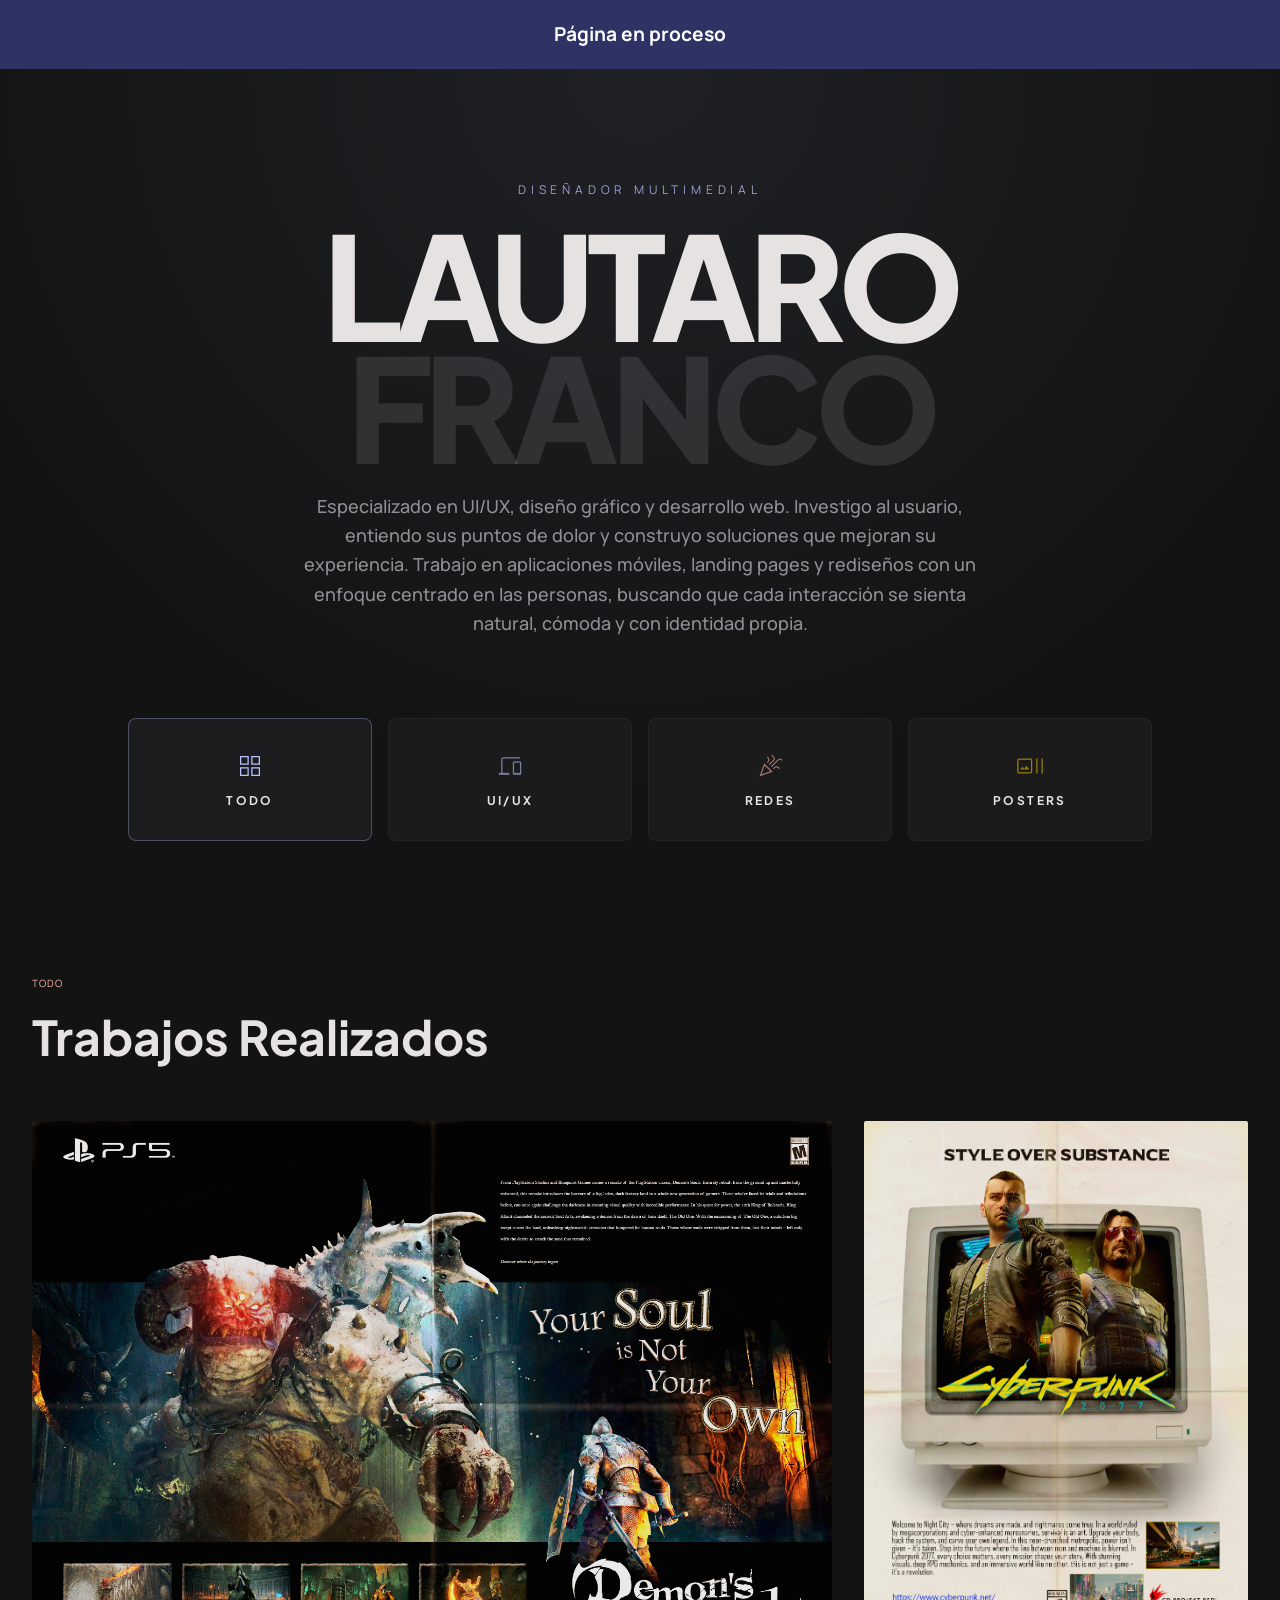
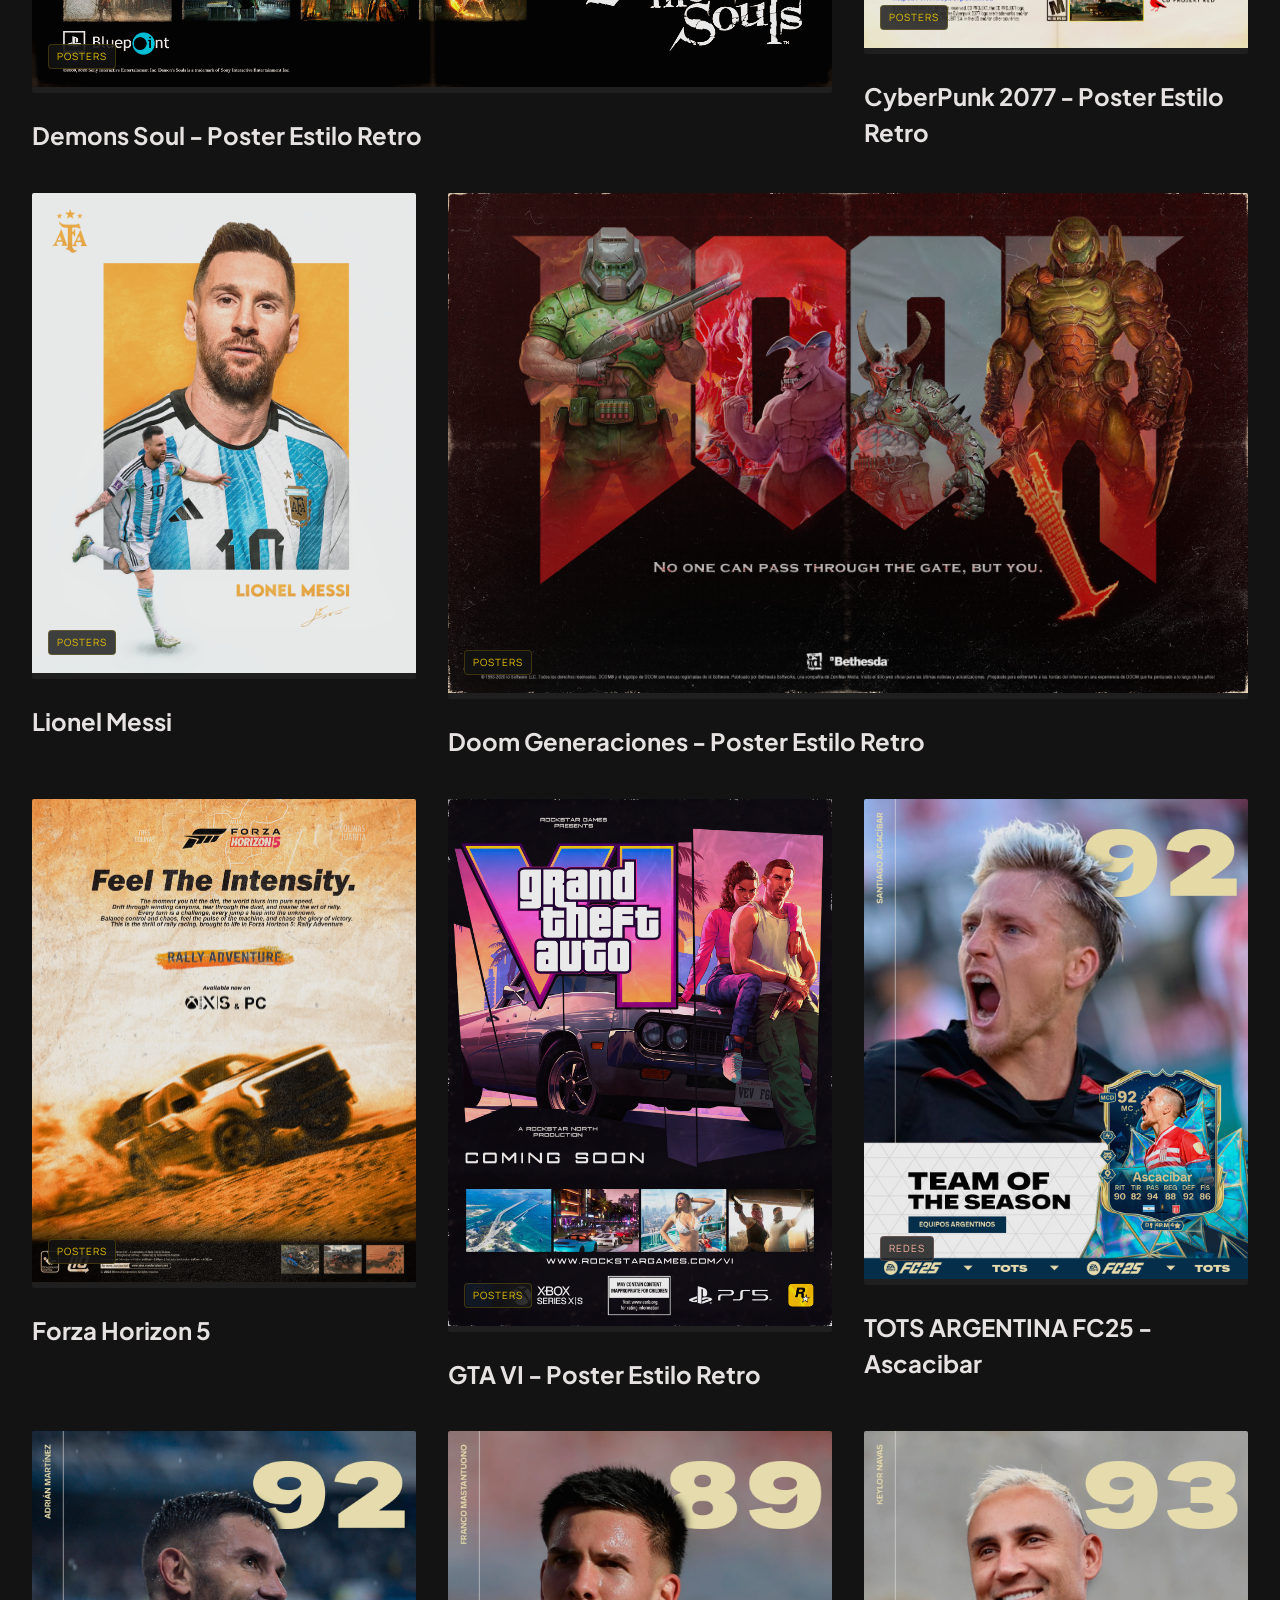
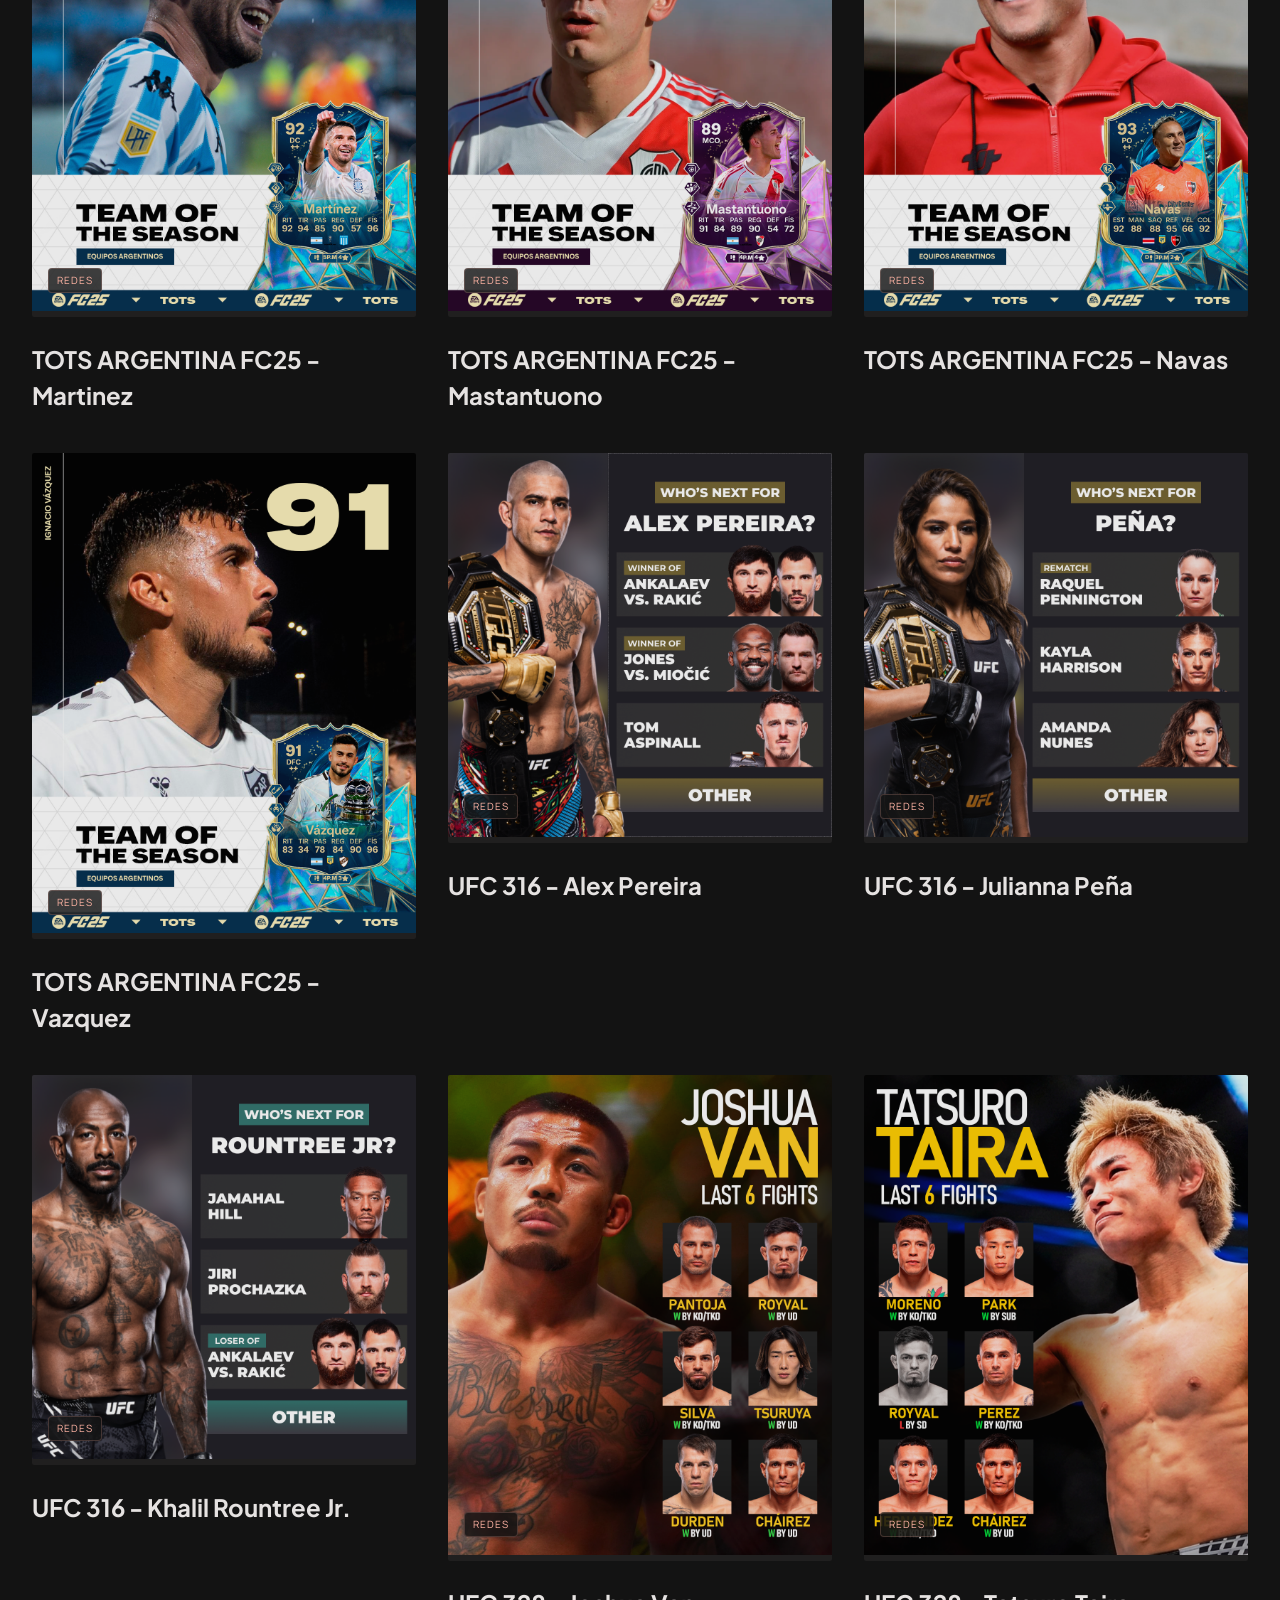
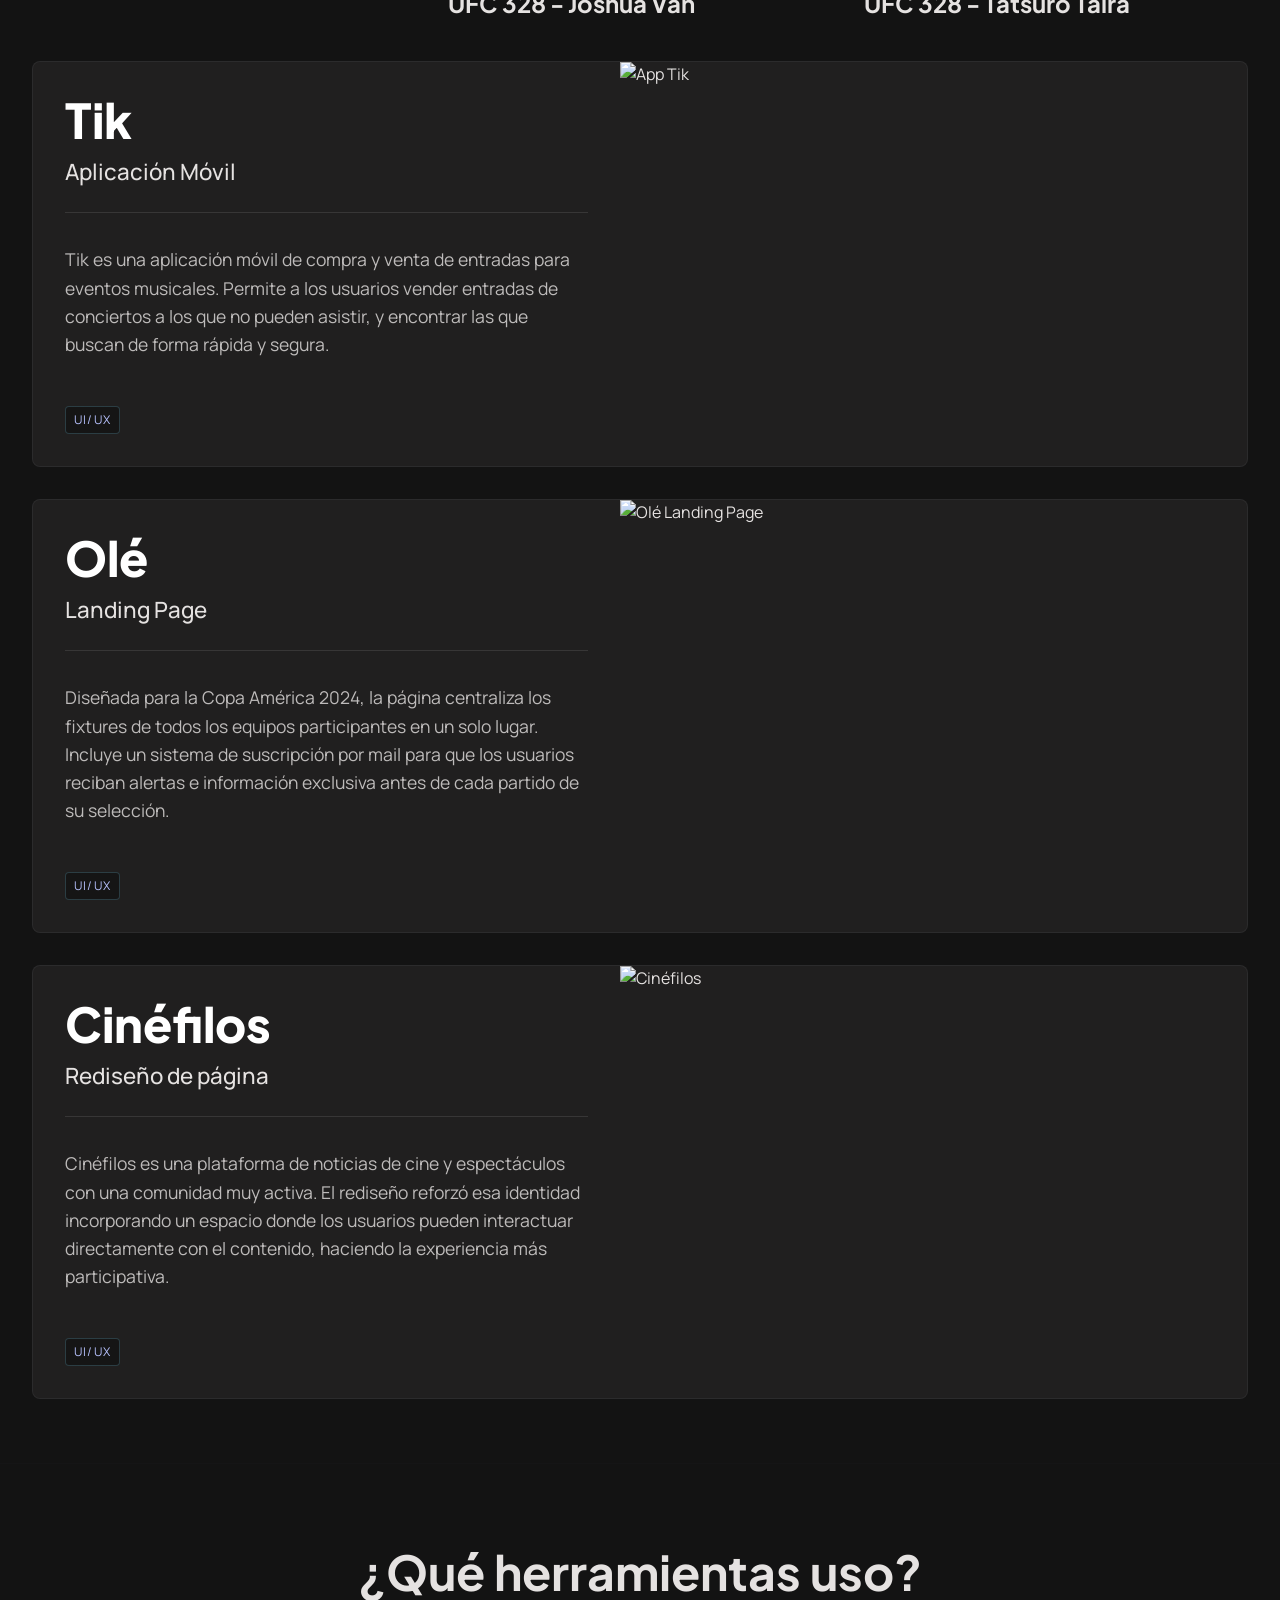
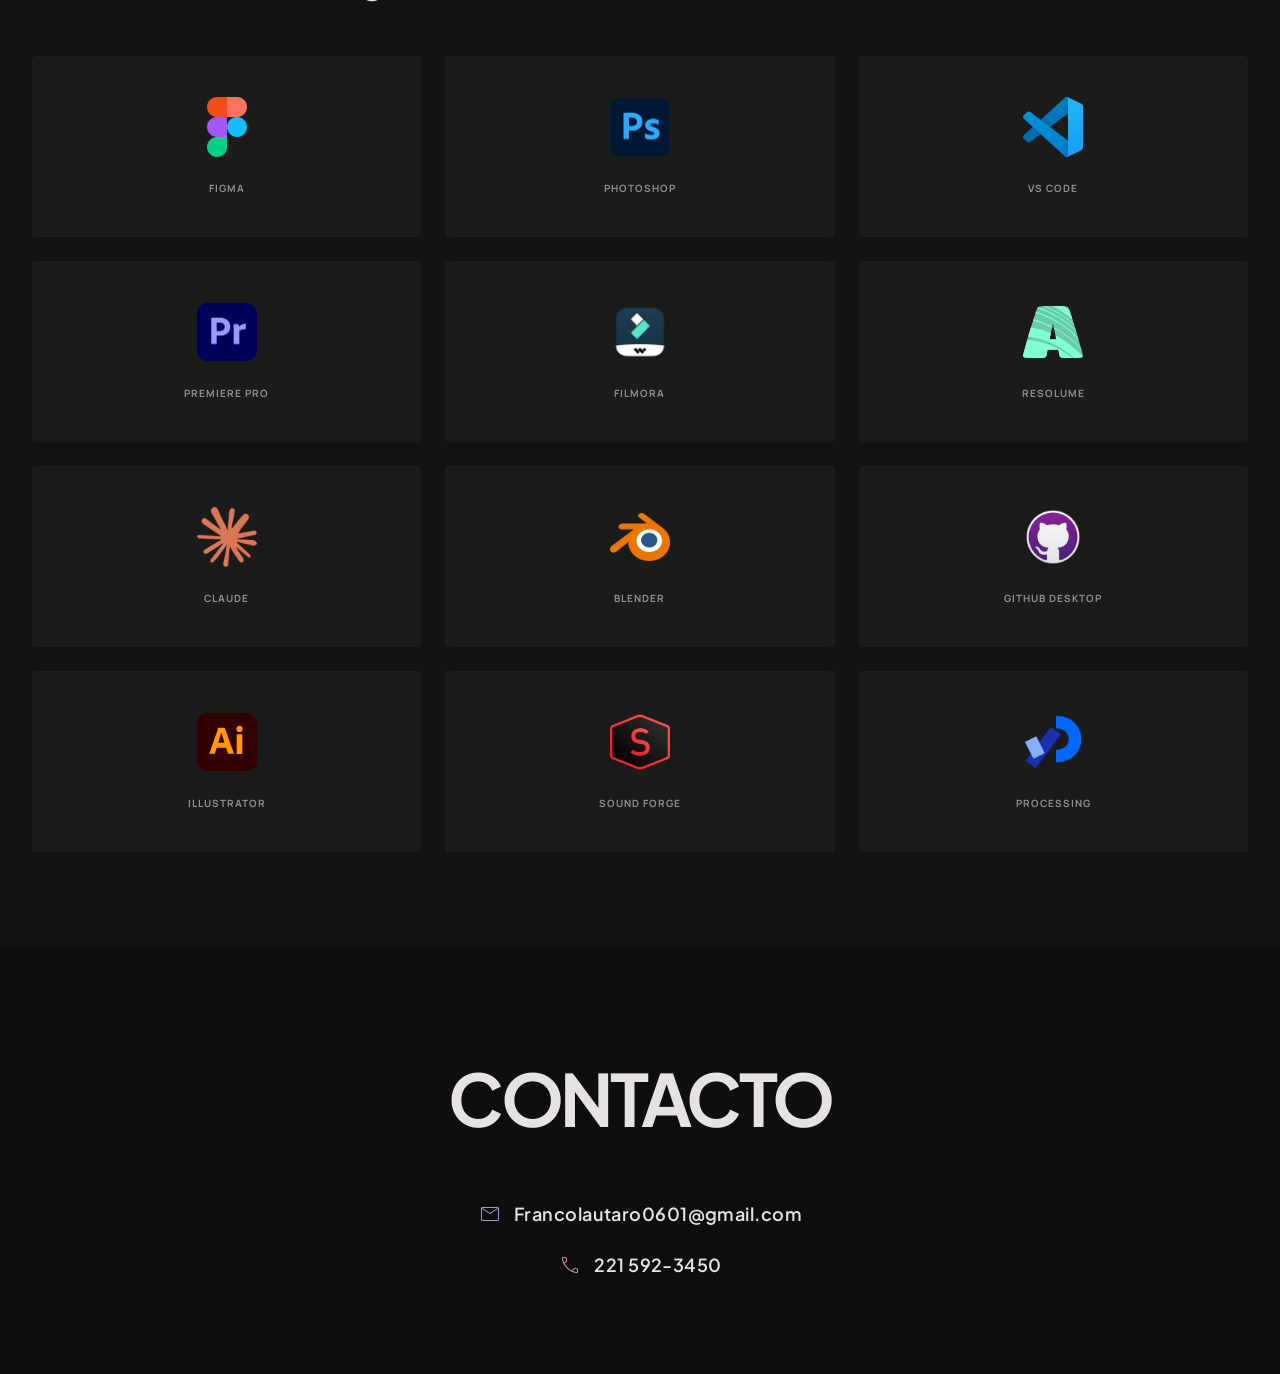
==== commit cd1e3489: "cambio a webp cambiar las imagenes de ui/ux a webp" ====
--- a/index.html
+++ b/index.html
@@ -244,7 +244,7 @@
 
                             <div class="linea-divisoria"></div>
 
-                            <p class="descripcion-horizontal">Ticks es una aplicación móvil de compra y venta de
+                            <p class="descripcion-horizontal">Tik es una aplicación móvil de compra y venta de
                                 entradas para eventos musicales.
                                 Permite a los usuarios vender entradas de conciertos a los que no pueden asistir,
                                 y encontrar las que buscan de forma rápida y segura.</p>
@@ -254,7 +254,7 @@
 
                         <!-- Mitad Derecha: Imagen -->
                         <div class="imagen-horizontal">
-                            <img alt="App Tik" src="mockups/App Entradas/mockup_app.png" loading="lazy"/>
+                            <img alt="App Tik" src="mockups/App Entradas/mockup_app.webp" loading="lazy"/>
                         </div>
 
                     </a> <!-- Cierre de la etiqueta <a> -->
@@ -283,7 +283,7 @@
 
                         <!-- Mitad Derecha: Imagen -->
                         <div class="imagen-horizontal">
-                            <img alt="Olé Landing Page" src="mockups/Ole/ole.png" loading="lazy"/>
+                            <img alt="Olé Landing Page" src="mockups/Ole/ole.webp" loading="lazy"/>
                         </div>
 
                     </a> <!-- Cierre de la etiqueta <a> -->
@@ -312,7 +312,7 @@
 
                         <!-- Mitad Derecha: Imagen -->
                         <div class="imagen-horizontal">
-                            <img alt="Cinéfilos" src="mockups/Cinefilos/cinefilos.png" loading="lazy"/>
+                            <img alt="Cinéfilos" src="mockups/Cinefilos/cinefilos.webp" loading="lazy"/>
                         </div>
 
                     </a> <!-- Cierre de la etiqueta <a> -->
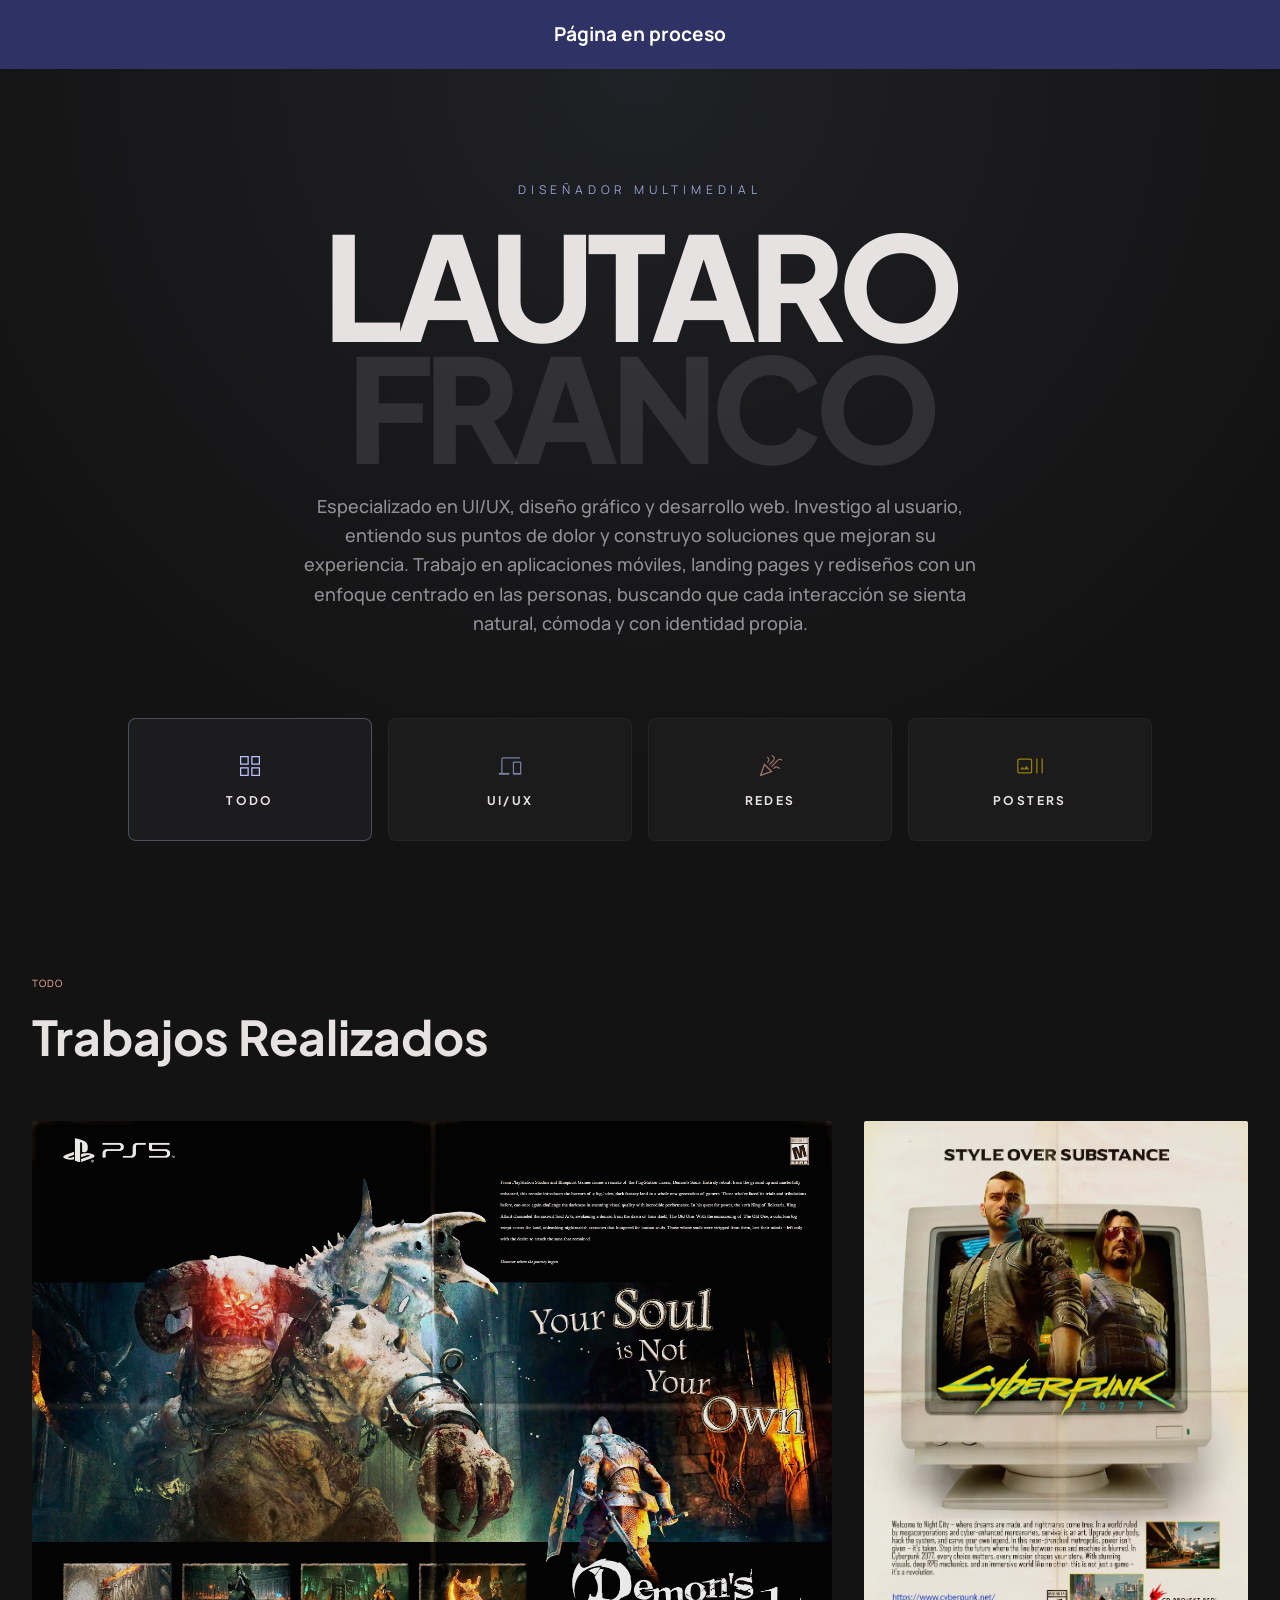
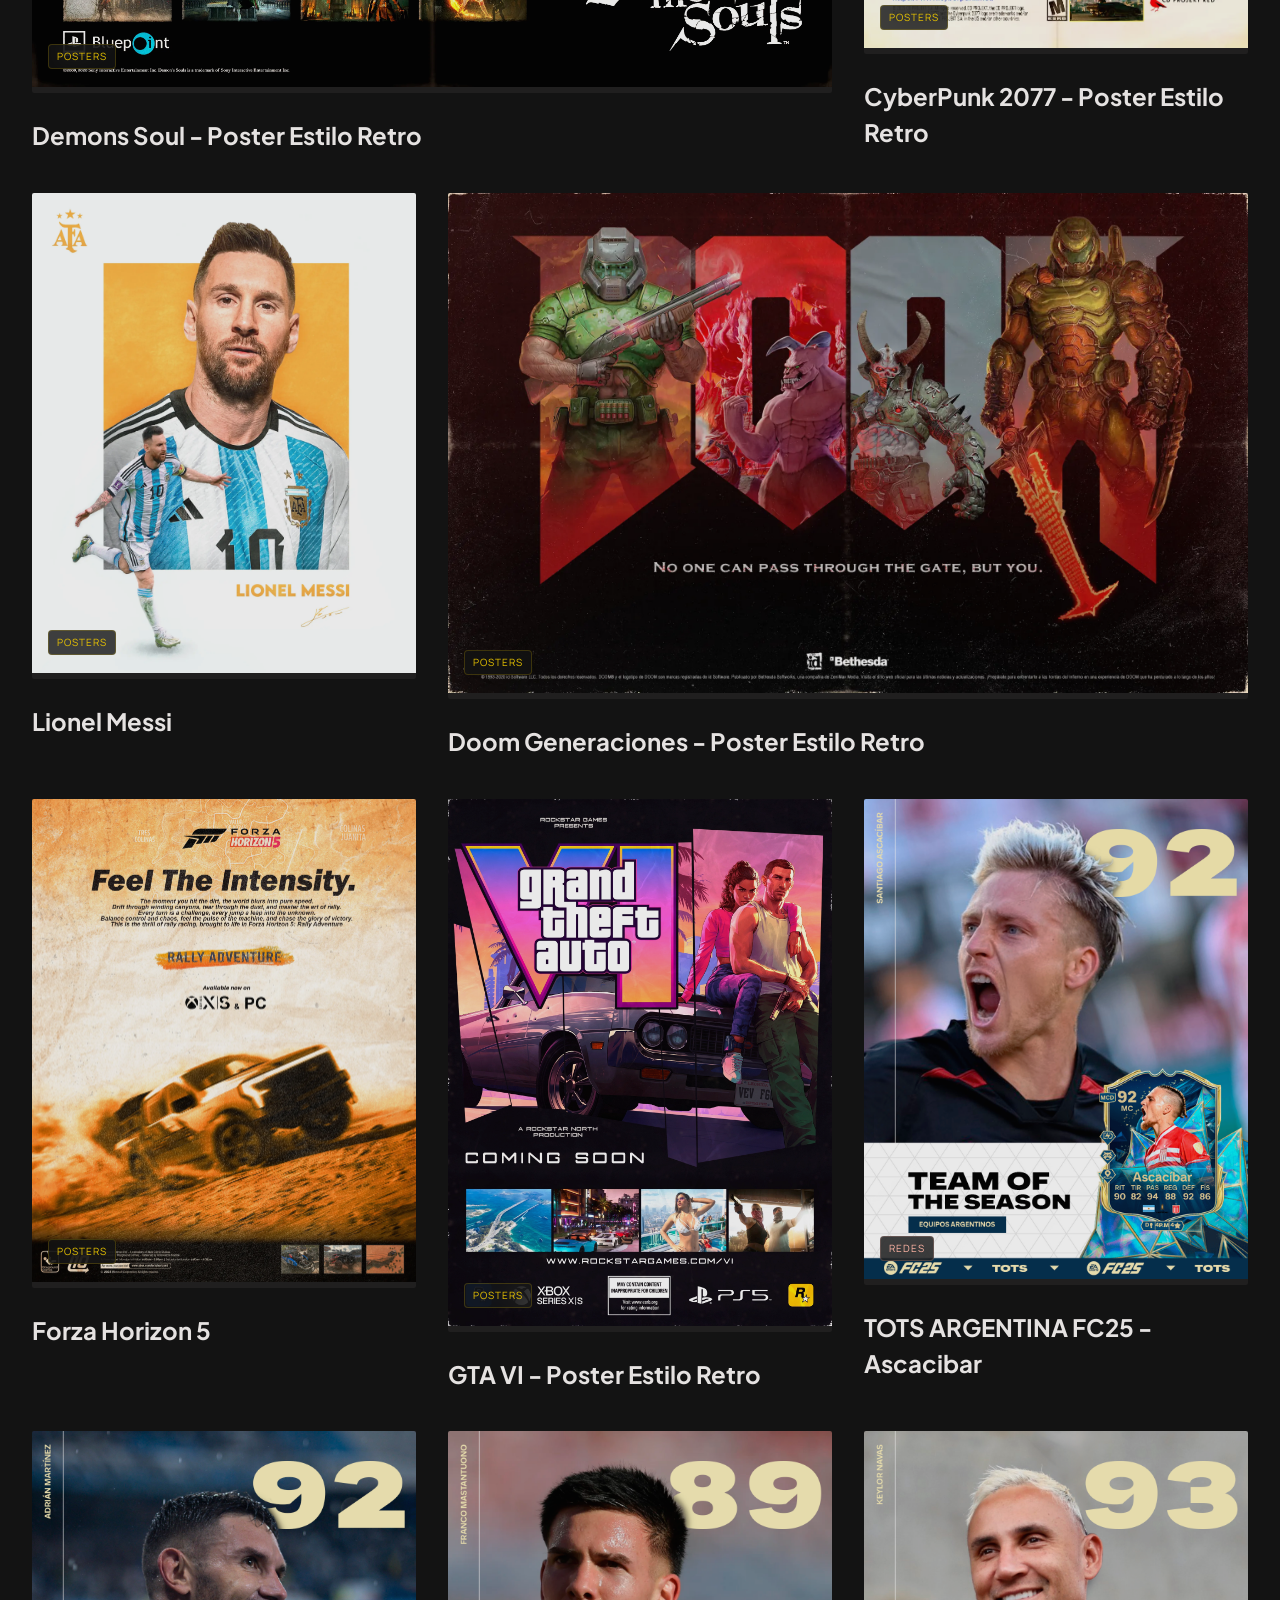
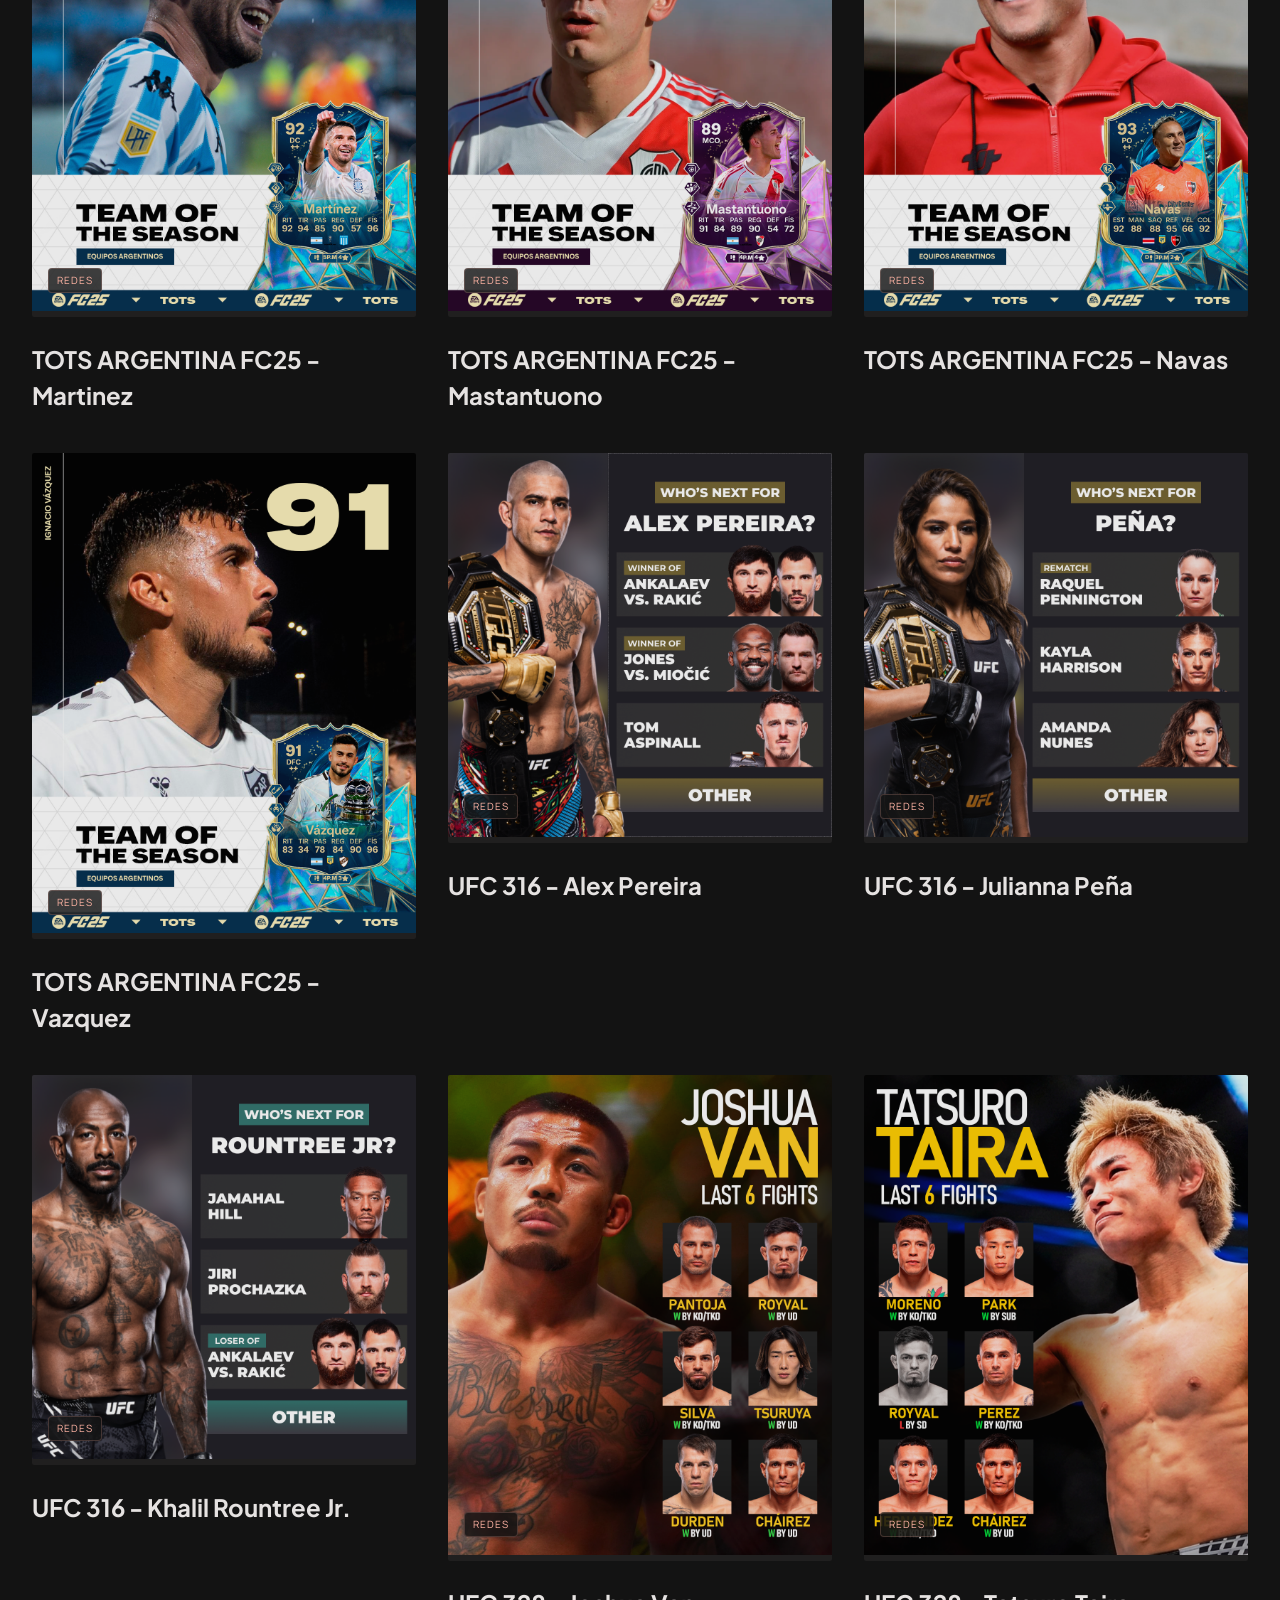
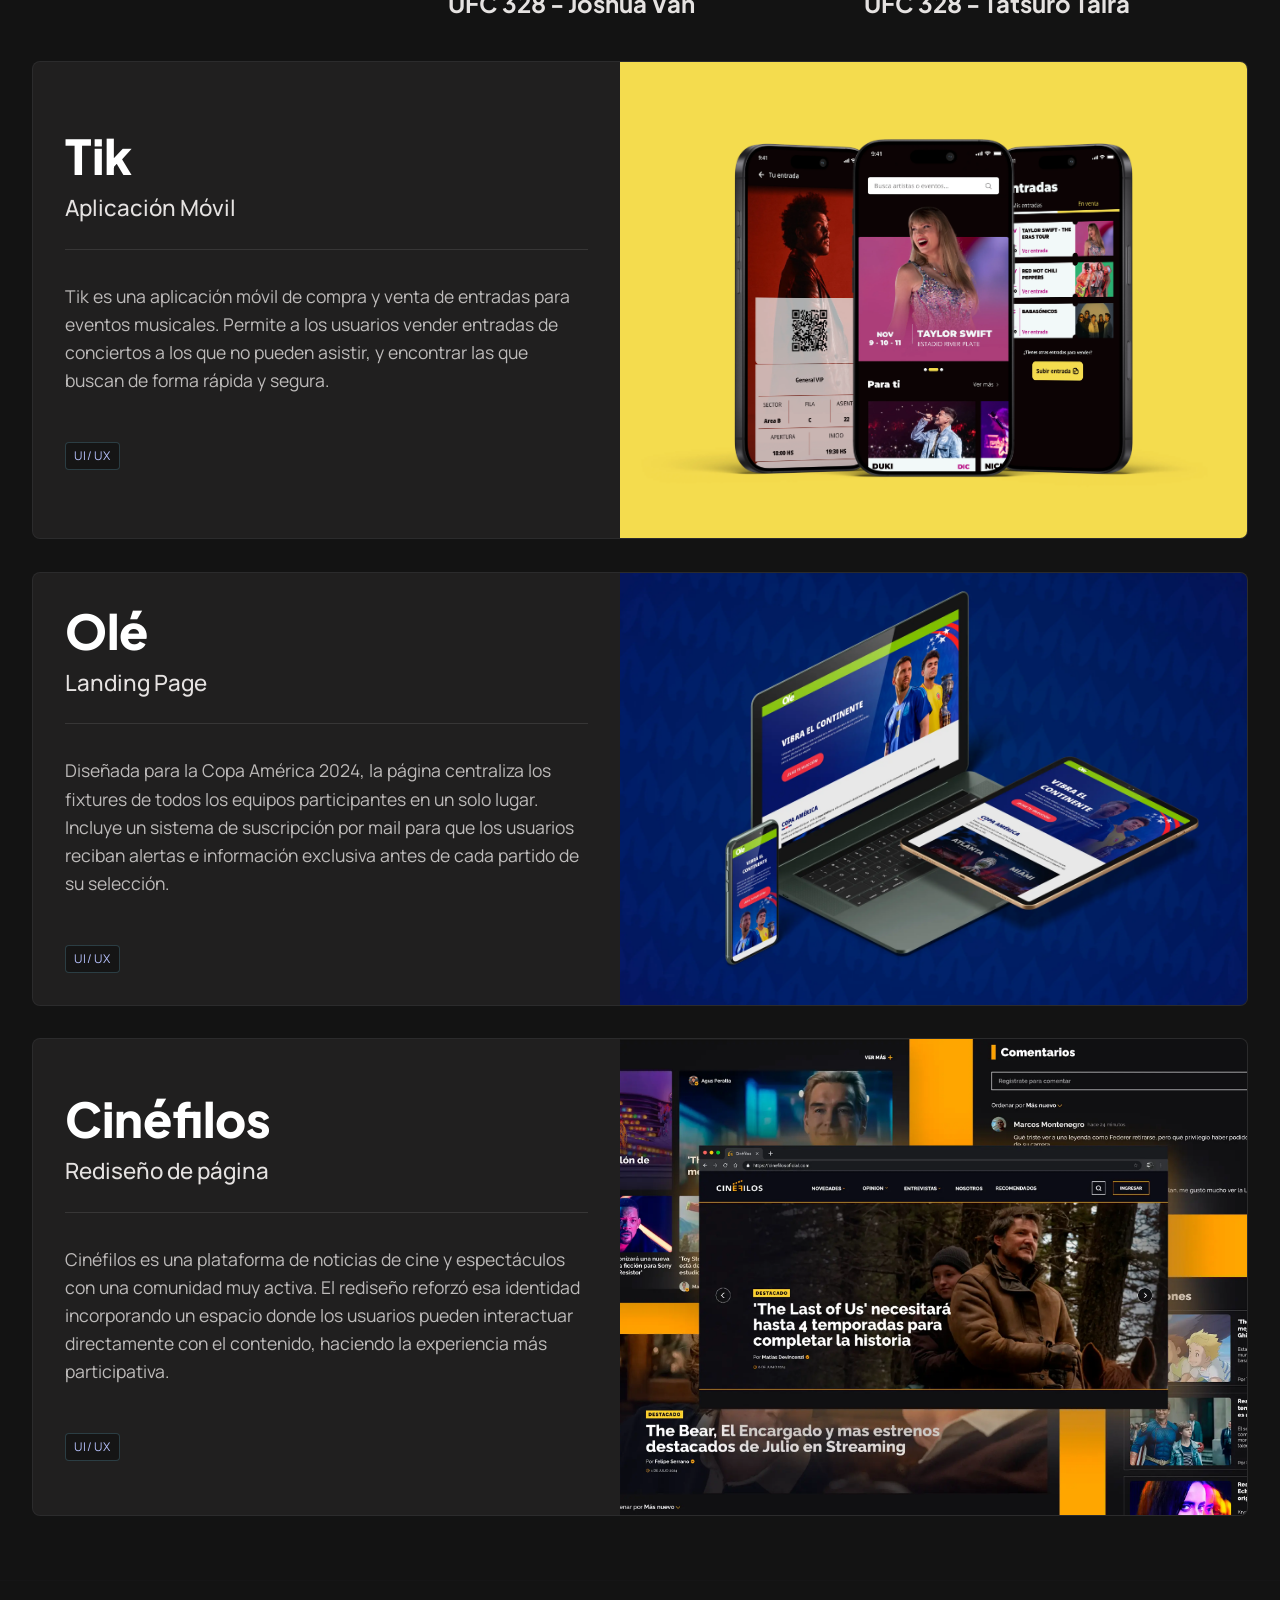
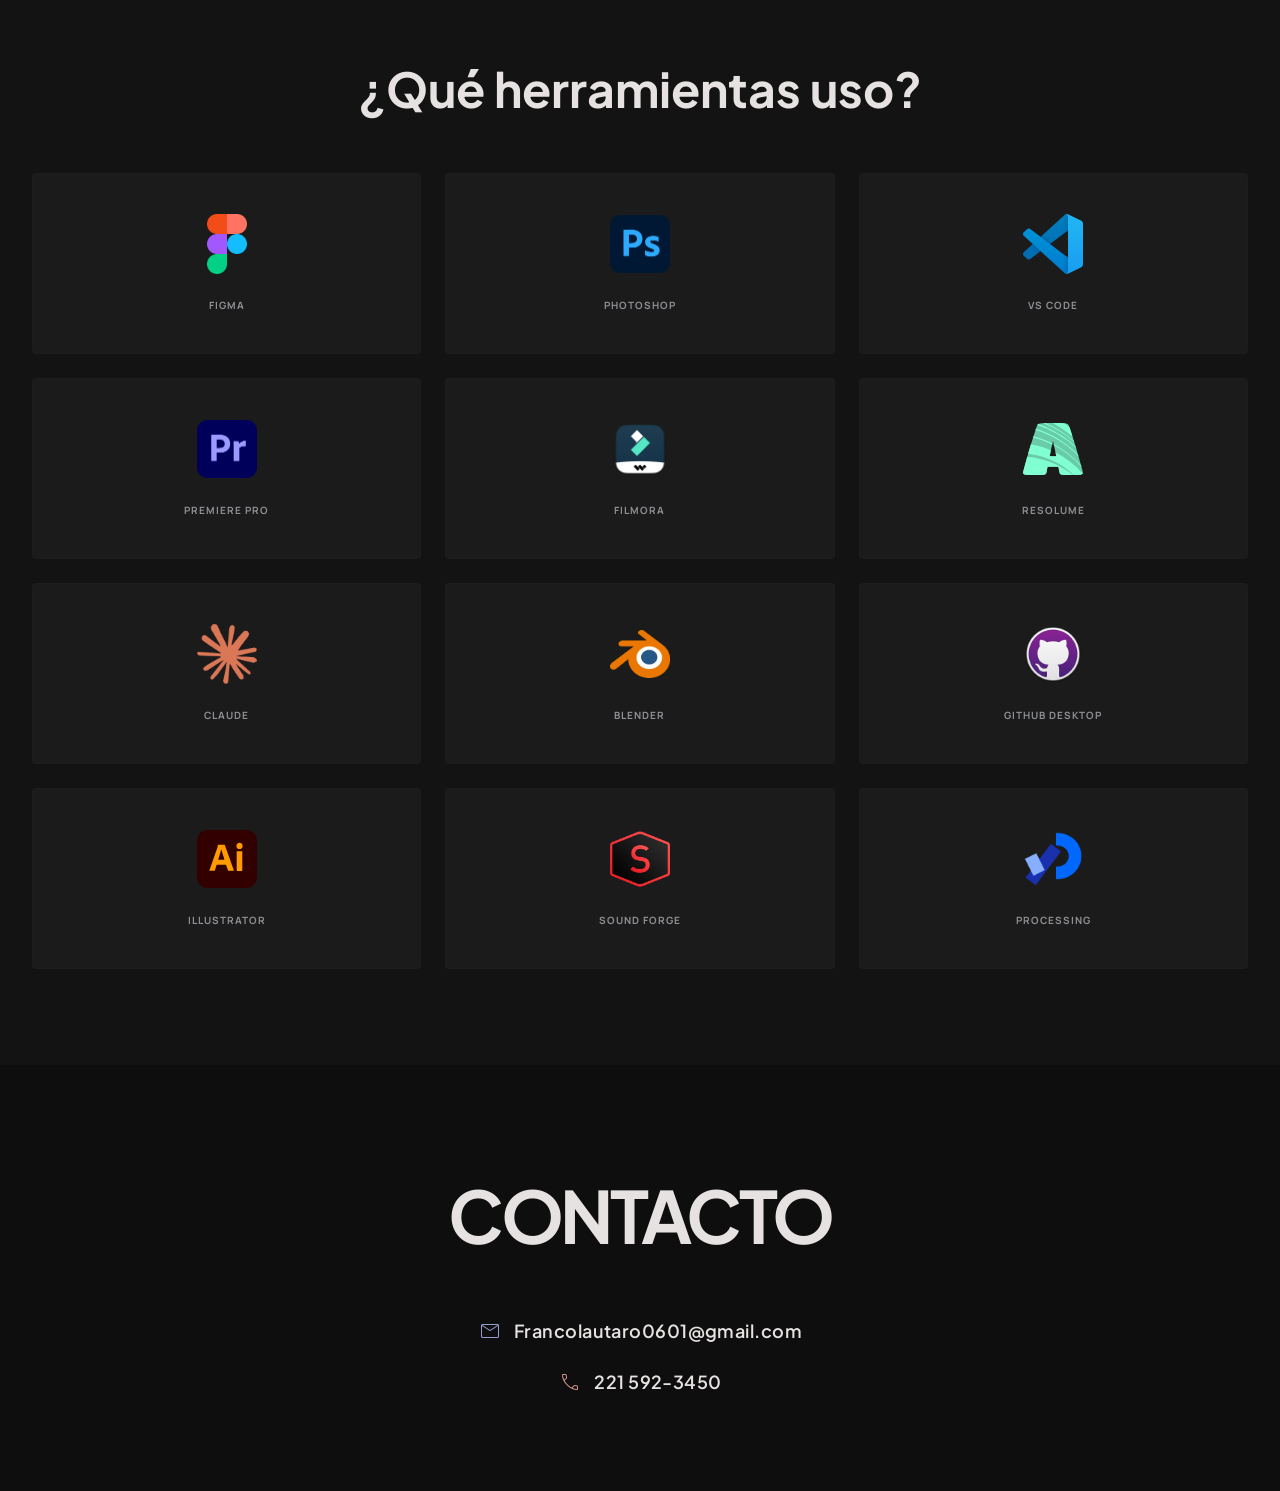
==== commit 0a804645: "Update index.html" ====
--- a/index.html
+++ b/index.html
@@ -72,7 +72,7 @@
 
                 <div class="item-proyecto proyecto-grande" data-categoria="posters">
                     <div class="tarjeta-proyecto">
-                        <img alt="Diseño de Poster" src="trabajos/posters/demonssoul.png" loading="lazy"/>
+                        <img alt="Diseño de Poster" src="trabajos/posters/demonssoul.webp" loading="lazy"/>
                         <div class="contenedor-etiquetas">
                             <span class="etiqueta etiqueta-terciaria">Posters</span>
                         </div>
@@ -82,7 +82,7 @@
 
                 <div class="item-proyecto proyecto-pequeno" data-categoria="posters">
                     <div class="tarjeta-proyecto">
-                        <img alt="Diseño de Poster" src="trabajos/posters/cyberpunk.png" loading="lazy"/>
+                        <img alt="Diseño de Poster" src="trabajos/posters/cyberpunk.webp" loading="lazy"/>
                         <div class="contenedor-etiquetas">
                             <span class="etiqueta etiqueta-terciaria">Posters</span>
                         </div>
@@ -92,7 +92,7 @@
 
                 <div class="item-proyecto proyecto-pequeno" data-categoria="posters">
                     <div class="tarjeta-proyecto">
-                        <img alt="Diseño de Poster" src="trabajos/posters/messi.png" loading="lazy"/>
+                        <img alt="Diseño de Poster" src="trabajos/posters/messi.webp" loading="lazy"/>
                         <div class="contenedor-etiquetas">
                             <span class="etiqueta etiqueta-terciaria">Posters</span>
                         </div>
@@ -102,7 +102,7 @@
 
                 <div class="item-proyecto proyecto-grande" data-categoria="posters">
                     <div class="tarjeta-proyecto">
-                        <img alt="Diseño de Poster" src="trabajos/posters/doom.png" loading="lazy"/>
+                        <img alt="Diseño de Poster" src="trabajos/posters/doom.webp" loading="lazy"/>
                         <div class="contenedor-etiquetas">
                             <span class="etiqueta etiqueta-terciaria">Posters</span>
                         </div>
@@ -112,7 +112,7 @@
 
                 <div class="item-proyecto proyecto-pequeno" data-categoria="posters">
                     <div class="tarjeta-proyecto">
-                        <img alt="Diseño de Poster" src="trabajos/posters/forza.png" loading="lazy"/>
+                        <img alt="Diseño de Poster" src="trabajos/posters/forza.webp" loading="lazy"/>
                         <div class="contenedor-etiquetas">
                             <span class="etiqueta etiqueta-terciaria">Posters</span>
                         </div>
@@ -122,7 +122,7 @@
 
                 <div class="item-proyecto proyecto-pequeno" data-categoria="posters">
                     <div class="tarjeta-proyecto">
-                        <img alt="Diseño de Poster" src="trabajos/posters/gta6.png" loading="lazy"/>
+                        <img alt="Diseño de Poster" src="trabajos/posters/gta6.webp" loading="lazy"/>
                         <div class="contenedor-etiquetas">
                             <span class="etiqueta etiqueta-terciaria">Posters</span>
                         </div>
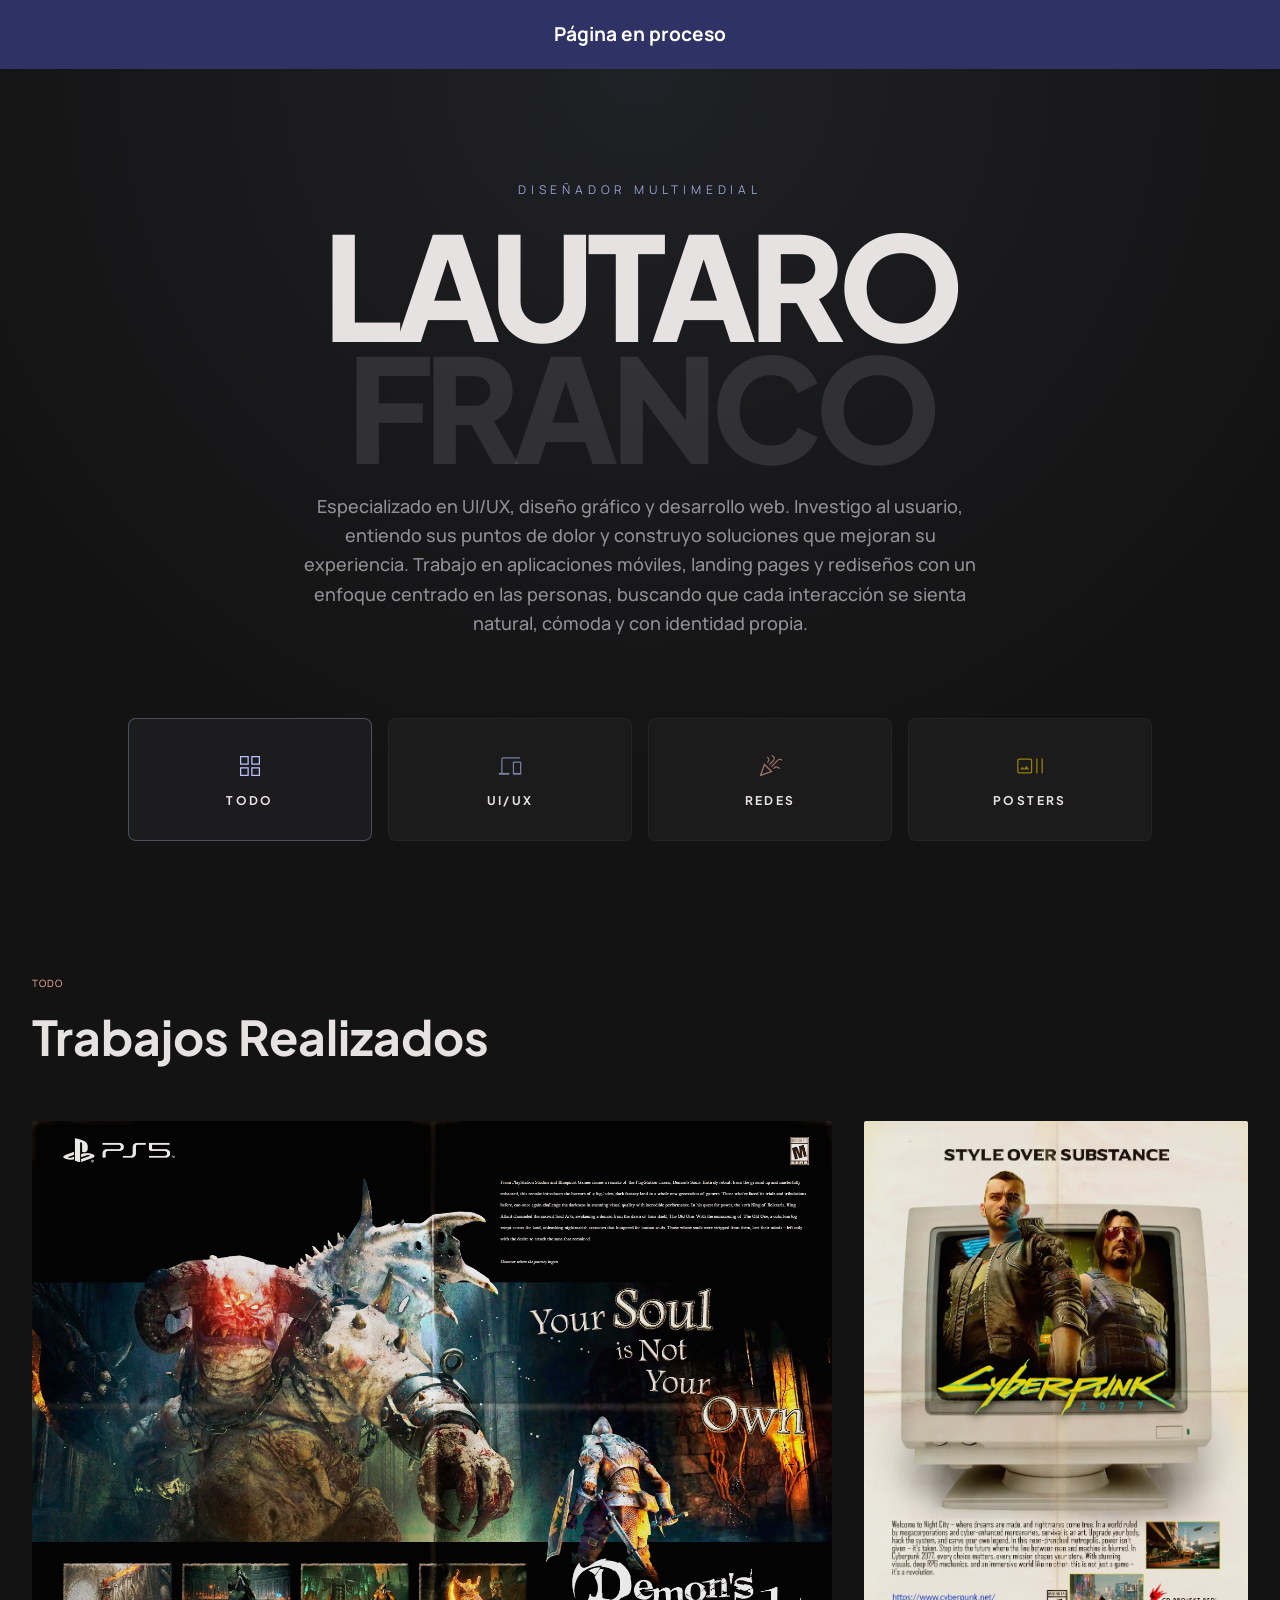
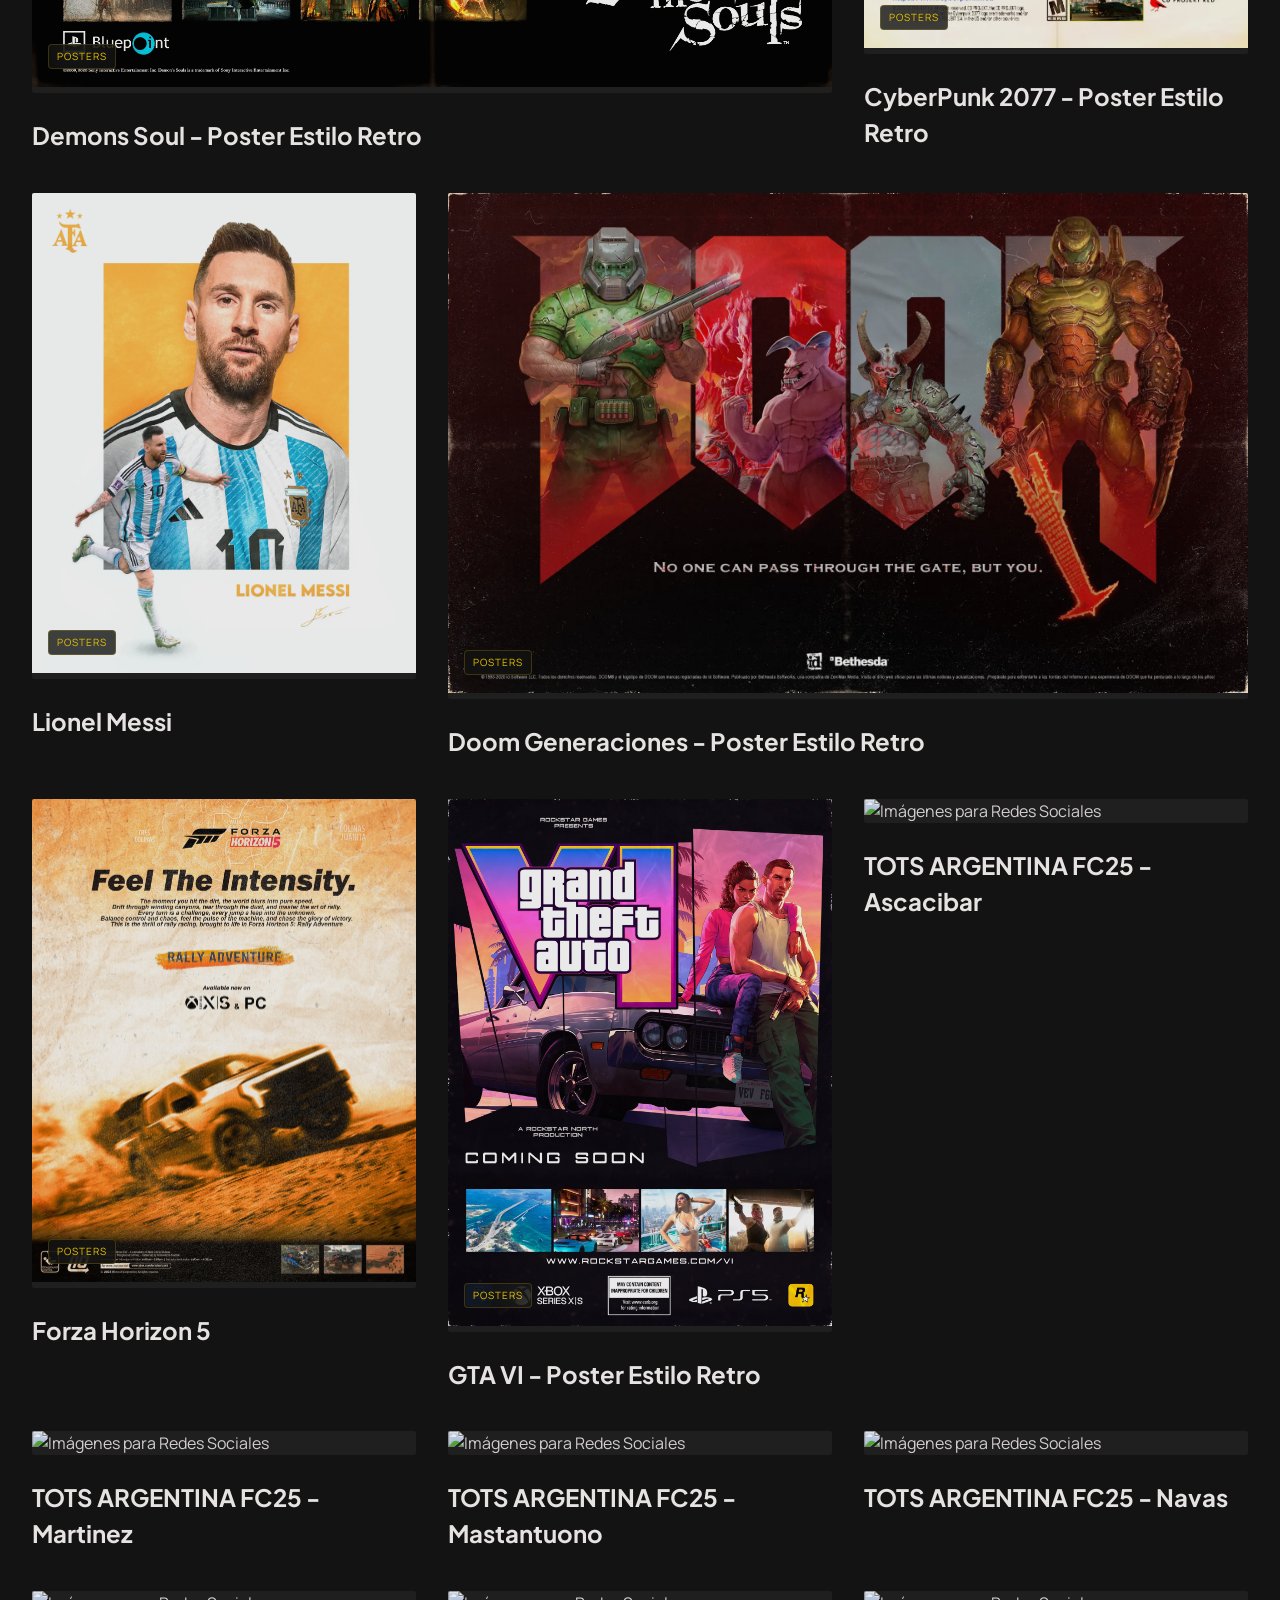
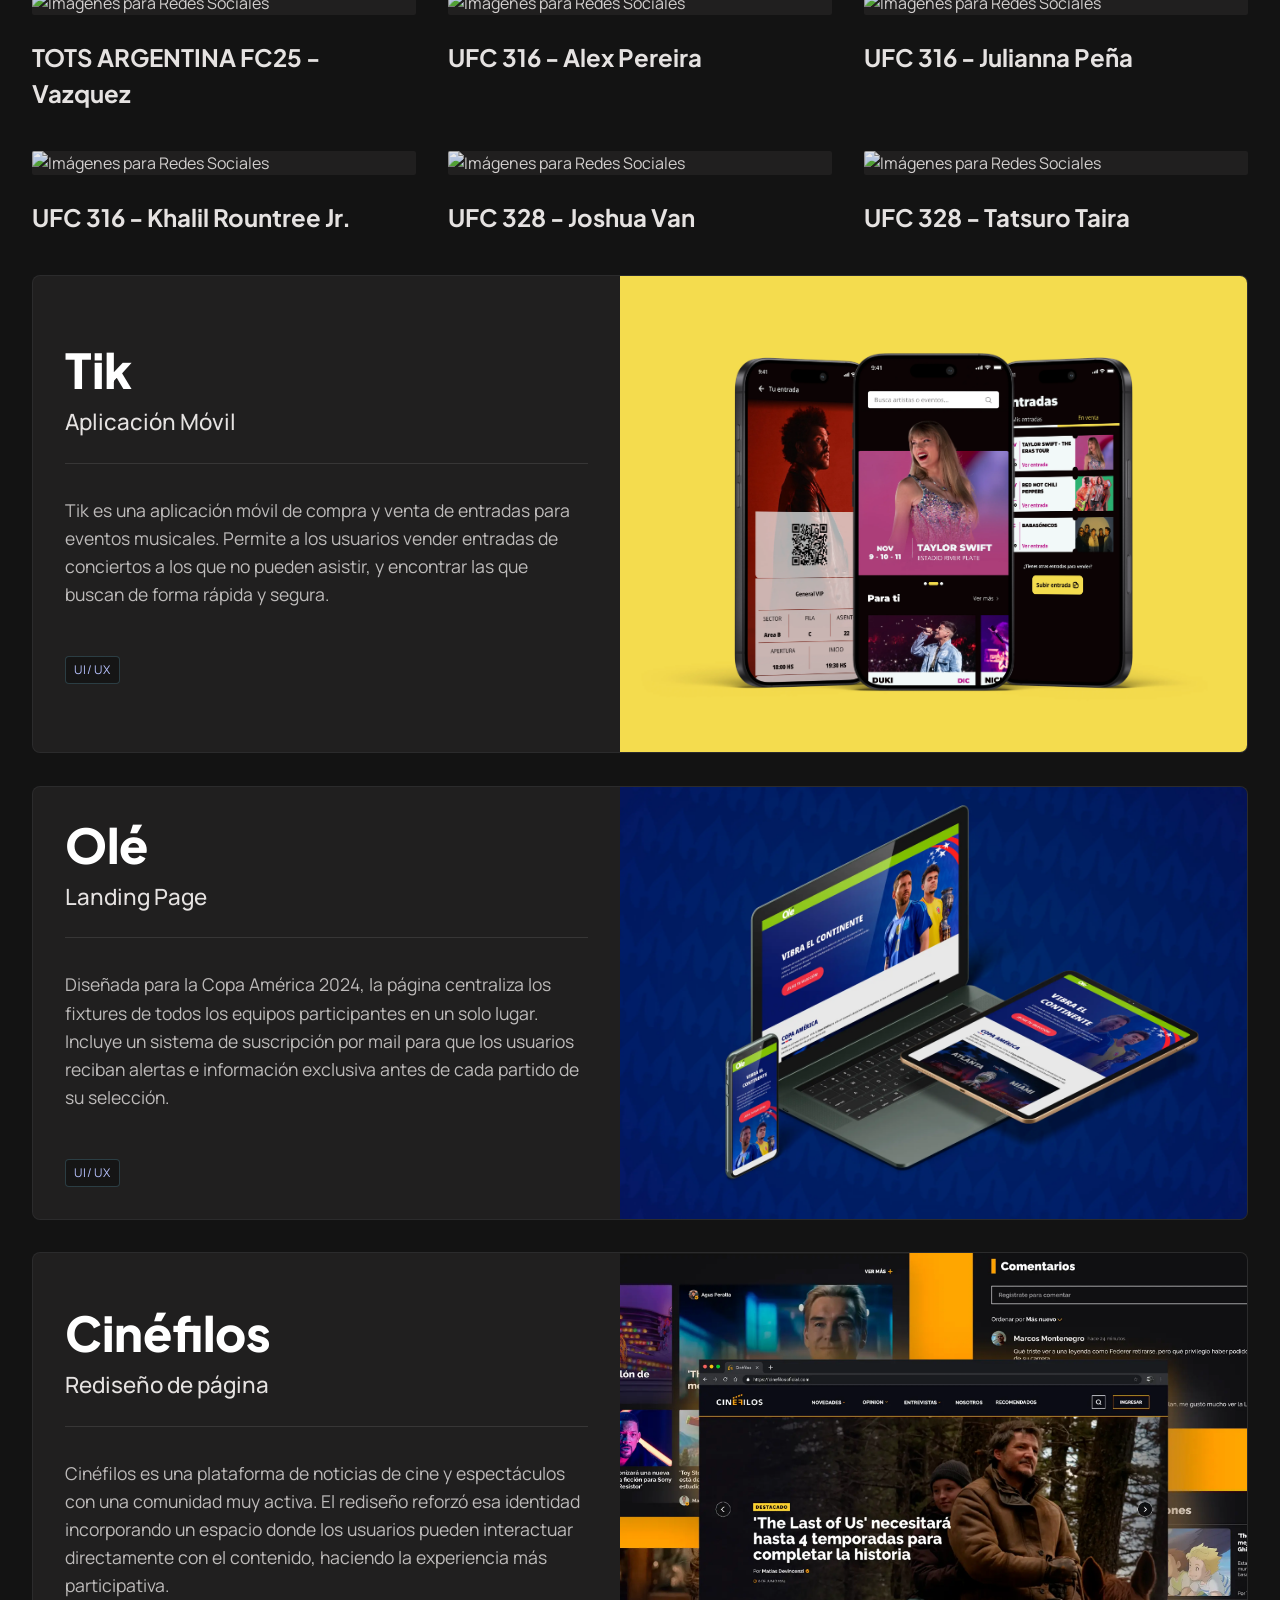
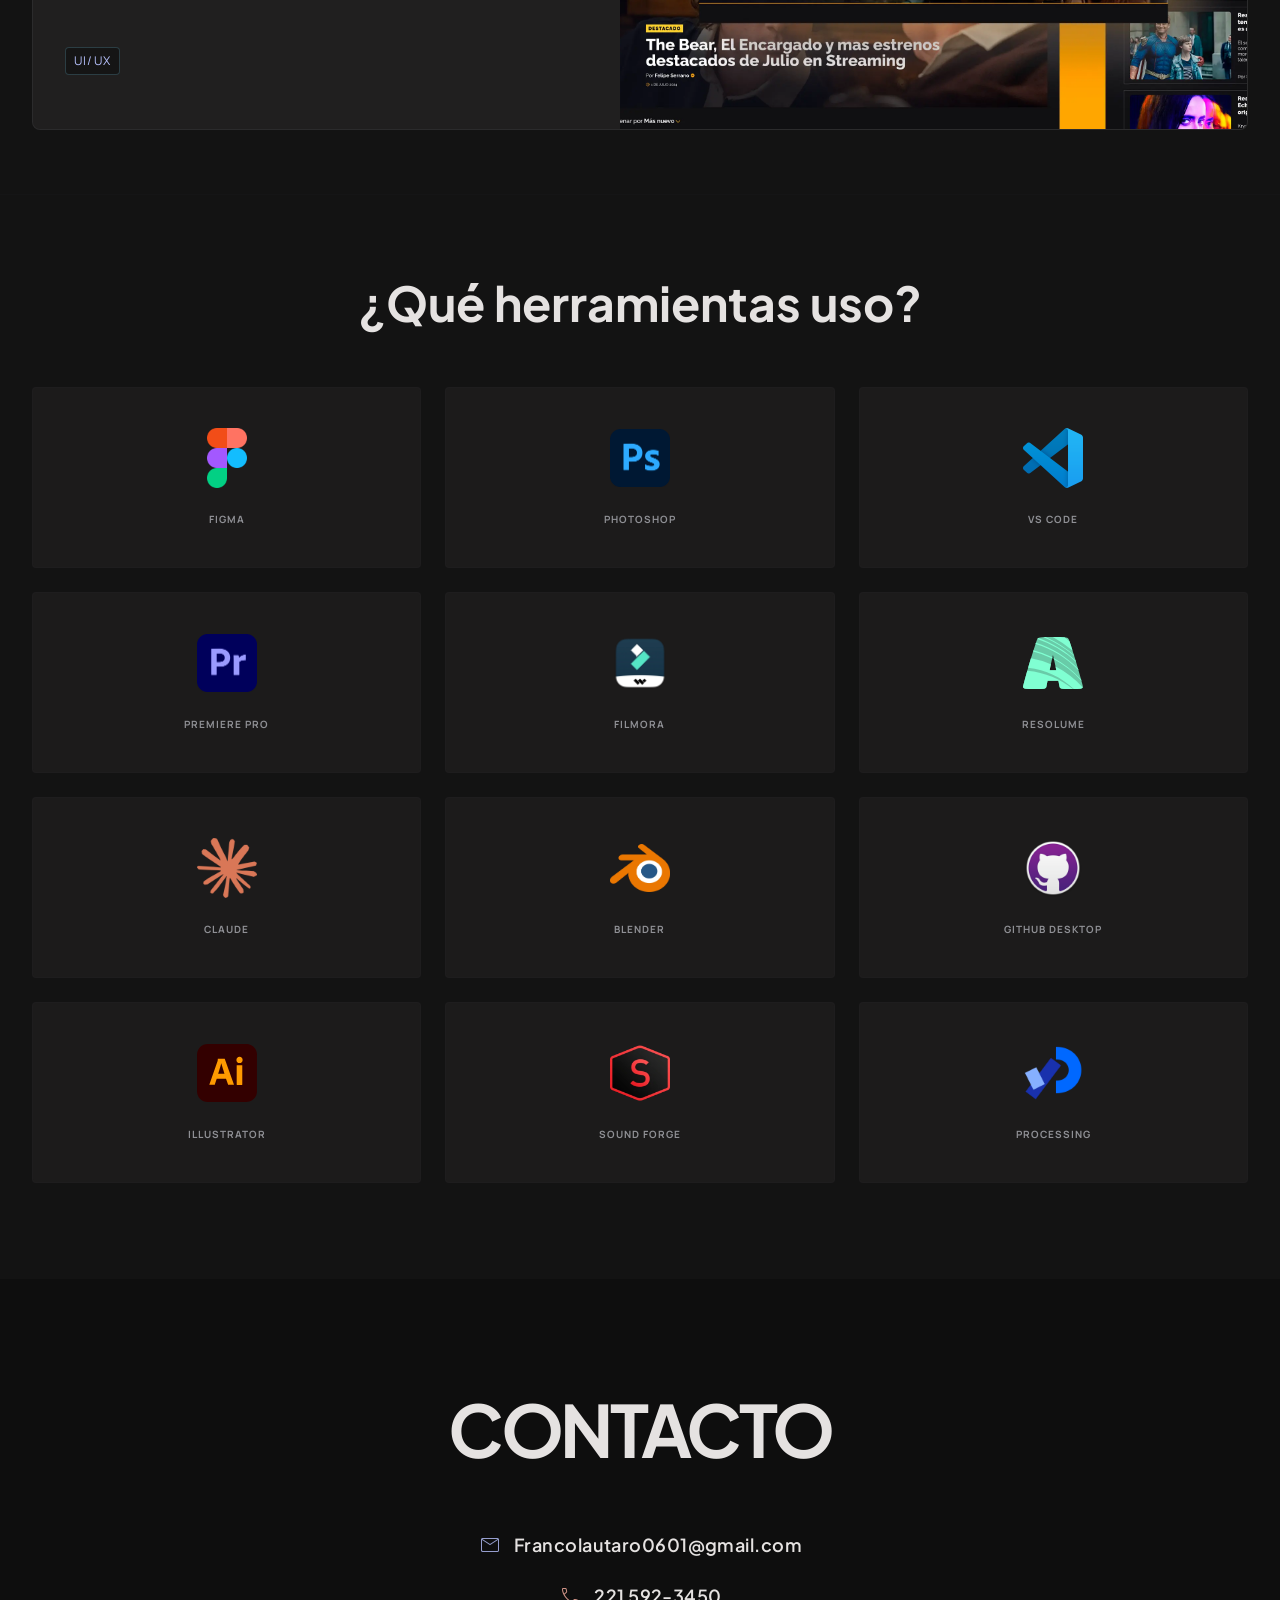
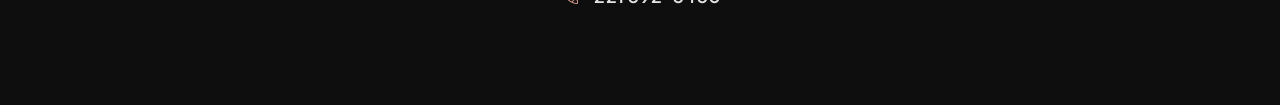
==== commit 7ca17451: "Update index.html" ====
--- a/index.html
+++ b/index.html
@@ -134,7 +134,7 @@
 
                 <div class="item-proyecto proyecto-pequeno" data-categoria="redes">
                     <div class="tarjeta-proyecto">
-                        <img alt="Imágenes para Redes Sociales" src="trabajos/redes/Tots_Ascacibar.png" loading="lazy"/>
+                        <img alt="Imágenes para Redes Sociales" src="trabajos/redes/Tots_Ascacibar.webp" loading="lazy"/>
                         <div class="contenedor-etiquetas">
                             <span class="etiqueta etiqueta-secundaria">Redes</span>
                         </div>
@@ -144,7 +144,7 @@
 
                 <div class="item-proyecto proyecto-pequeno" data-categoria="redes">
                     <div class="tarjeta-proyecto">
-                        <img alt="Imágenes para Redes Sociales" src="trabajos/redes/Tots_Martinez.png" loading="lazy"/>
+                        <img alt="Imágenes para Redes Sociales" src="trabajos/redes/Tots_Martinez.webp" loading="lazy"/>
                         <div class="contenedor-etiquetas">
                             <span class="etiqueta etiqueta-secundaria">Redes</span>
                         </div>
@@ -154,7 +154,7 @@
 
                 <div class="item-proyecto proyecto-pequeno" data-categoria="redes">
                     <div class="tarjeta-proyecto">
-                        <img alt="Imágenes para Redes Sociales" src="trabajos/redes/Tots_Mastantuono.png" loading="lazy"/>
+                        <img alt="Imágenes para Redes Sociales" src="trabajos/redes/Tots_Mastantuono.webp" loading="lazy"/>
                         <div class="contenedor-etiquetas">
                             <span class="etiqueta etiqueta-secundaria">Redes</span>
                         </div>
@@ -164,7 +164,7 @@
 
                 <div class="item-proyecto proyecto-pequeno" data-categoria="redes">
                     <div class="tarjeta-proyecto">
-                        <img alt="Imágenes para Redes Sociales" src="trabajos/redes/Tots_Navas.png" loading="lazy"/>
+                        <img alt="Imágenes para Redes Sociales" src="trabajos/redes/Tots_Navas.webp" loading="lazy"/>
                         <div class="contenedor-etiquetas">
                             <span class="etiqueta etiqueta-secundaria">Redes</span>
                         </div>
@@ -174,7 +174,7 @@
 
                 <div class="item-proyecto proyecto-pequeno" data-categoria="redes">
                     <div class="tarjeta-proyecto">
-                        <img alt="Imágenes para Redes Sociales" src="trabajos/redes/Tots_Vazquez.png" loading="lazy"/>
+                        <img alt="Imágenes para Redes Sociales" src="trabajos/redes/Tots_Vazquez.webp" loading="lazy"/>
                         <div class="contenedor-etiquetas">
                             <span class="etiqueta etiqueta-secundaria">Redes</span>
                         </div>
@@ -184,7 +184,7 @@
 
                 <div class="item-proyecto proyecto-pequeno" data-categoria="redes">
                     <div class="tarjeta-proyecto">
-                        <img alt="Imágenes para Redes Sociales" src="trabajos/redes/Alex Pereira.png" loading="lazy"/>
+                        <img alt="Imágenes para Redes Sociales" src="trabajos/redes/Alex Pereira.webp" loading="lazy"/>
                         <div class="contenedor-etiquetas">
                             <span class="etiqueta etiqueta-secundaria">Redes</span>
                         </div>
@@ -194,7 +194,7 @@
 
                 <div class="item-proyecto proyecto-pequeno" data-categoria="redes">
                     <div class="tarjeta-proyecto">
-                        <img alt="Imágenes para Redes Sociales" src="trabajos/redes/Julianna Peña.png" loading="lazy"/>
+                        <img alt="Imágenes para Redes Sociales" src="trabajos/redes/Julianna Peña.webp" loading="lazy"/>
                         <div class="contenedor-etiquetas">
                             <span class="etiqueta etiqueta-secundaria">Redes</span>
                         </div>
@@ -204,7 +204,7 @@
 
                 <div class="item-proyecto proyecto-pequeno" data-categoria="redes">
                     <div class="tarjeta-proyecto">
-                        <img alt="Imágenes para Redes Sociales" src="trabajos/redes/Khalil.png" loading="lazy"/>
+                        <img alt="Imágenes para Redes Sociales" src="trabajos/redes/Khalil.webp" loading="lazy"/>
                         <div class="contenedor-etiquetas">
                             <span class="etiqueta etiqueta-secundaria">Redes</span>
                         </div>
@@ -214,7 +214,7 @@
 
                 <div class="item-proyecto proyecto-pequeno" data-categoria="redes">
                     <div class="tarjeta-proyecto">
-                        <img alt="Imágenes para Redes Sociales" src="trabajos/redes/Joshua Van.png" loading="lazy"/>
+                        <img alt="Imágenes para Redes Sociales" src="trabajos/redes/Joshua Van.webp" loading="lazy"/>
                         <div class="contenedor-etiquetas">
                             <span class="etiqueta etiqueta-secundaria">Redes</span>
                         </div>
@@ -224,7 +224,7 @@
 
                 <div class="item-proyecto proyecto-pequeno" data-categoria="redes">
                     <div class="tarjeta-proyecto">
-                        <img alt="Imágenes para Redes Sociales" src="trabajos/redes/Taira.png" loading="lazy"/>
+                        <img alt="Imágenes para Redes Sociales" src="trabajos/redes/Taira.webp" loading="lazy"/>
                         <div class="contenedor-etiquetas">
                             <span class="etiqueta etiqueta-secundaria">Redes</span>
                         </div>
